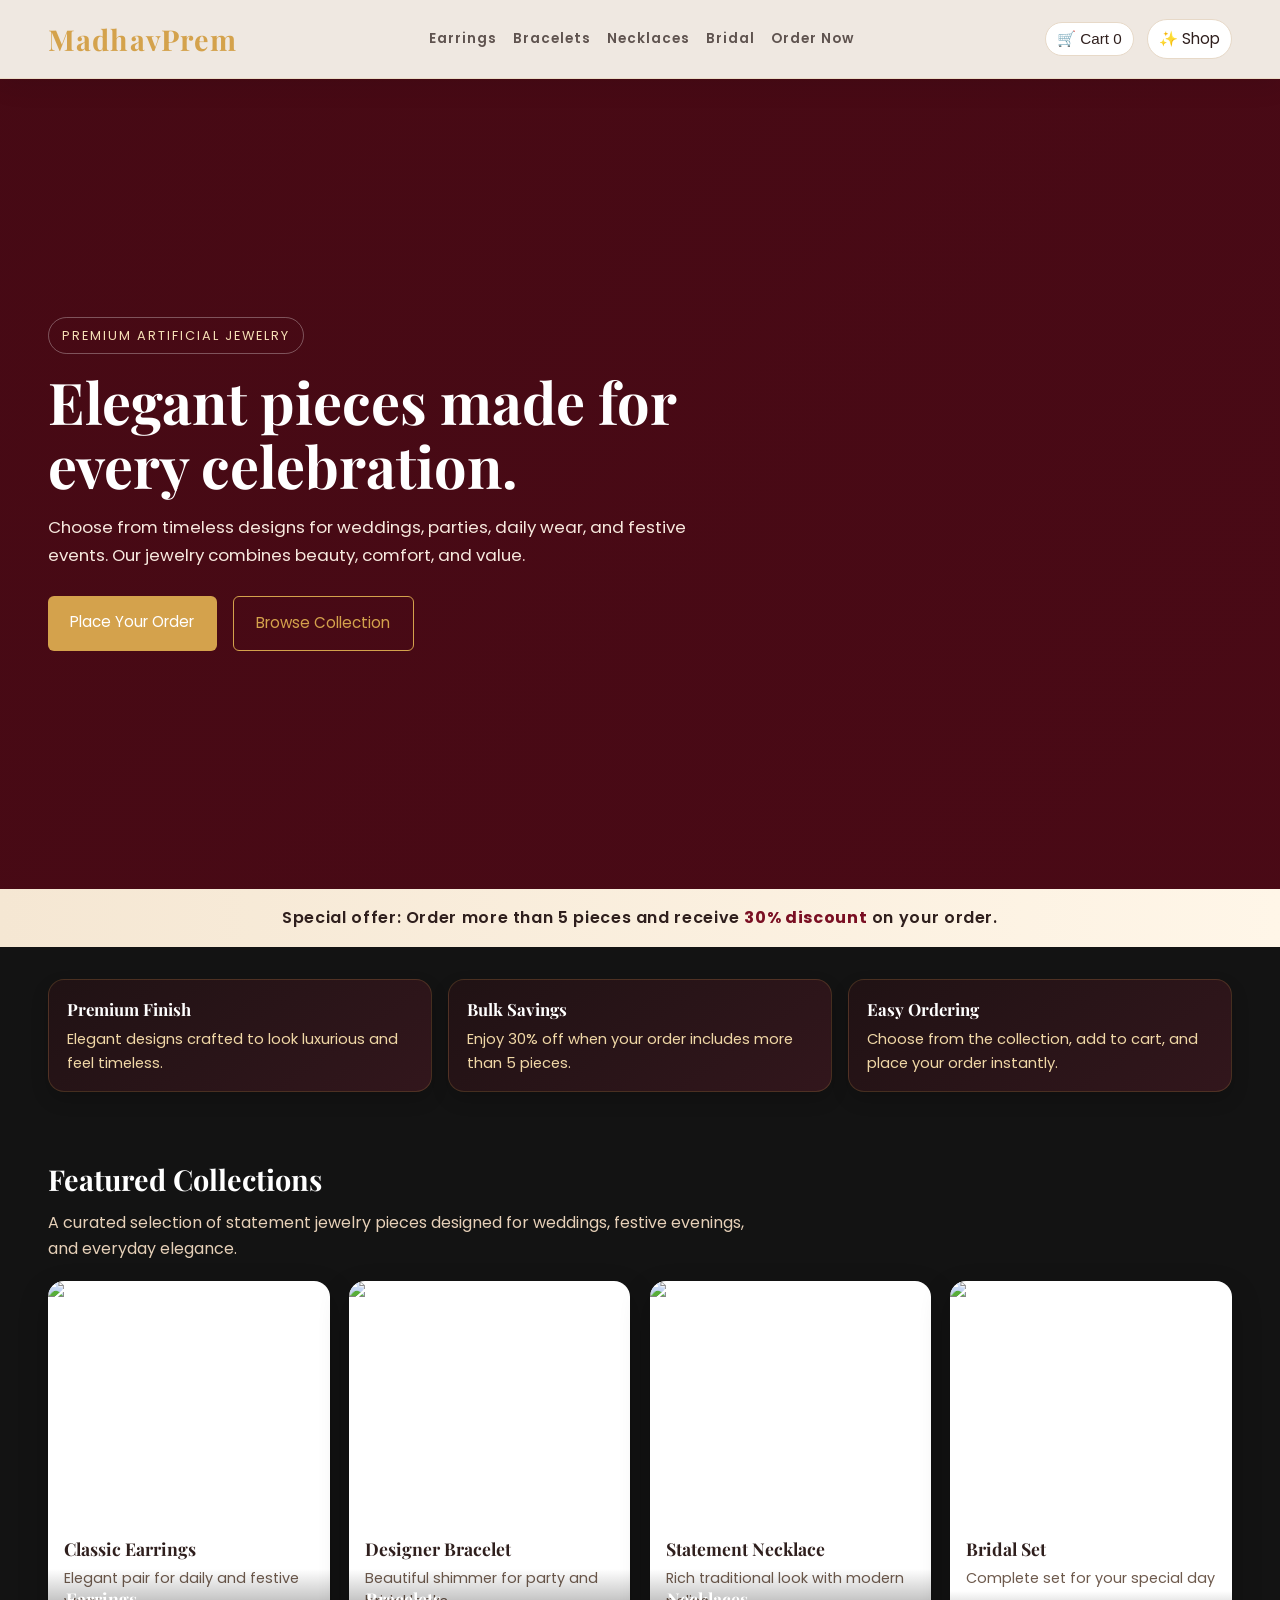
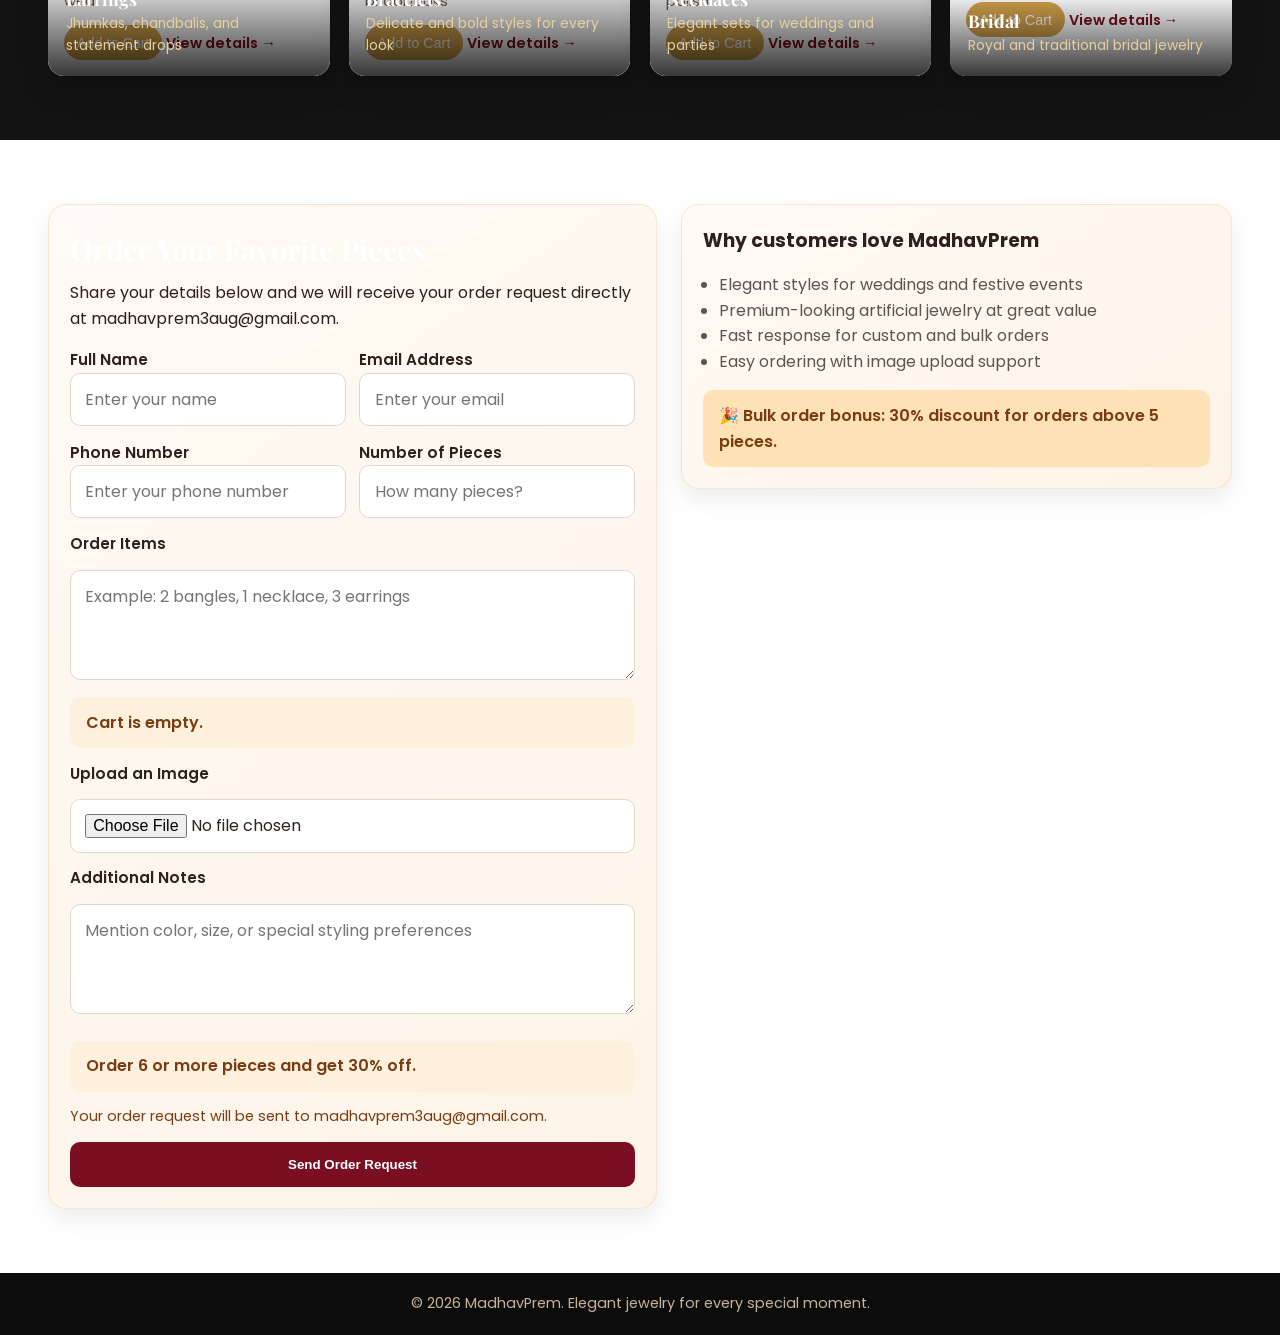
==== index.html @ 4f118910 "Add files via upload" ====
<!DOCTYPE html>
<html lang="en">

<head>
  <meta charset="UTF-8" />
  <meta name="viewport" content="width=device-width, initial-scale=1.0" />
  <title>MadhavPrem – Premium Artificial Jewelry</title>
  <link
    href="https://fonts.googleapis.com/css2?family=Playfair+Display:wght@400;600;700&family=Poppins:wght@300;400;500;600&display=swap"
    rel="stylesheet" />
  <style>
    :root {
      --gold: #d4a24c;
      --gold-dark: #aa7d2f;
      --dark-red: #5b0f1b;
      --bg-red: #7a0f23;
      --white: #ffffff;
      --light: #f9f2eb;
      --text: #2f1f1d;
    }

    * {
      margin: 0;
      padding: 0;
      box-sizing: border-box;
    }

    html {
      scroll-behavior: smooth;
    }

    body {
      font-family: 'Poppins', sans-serif;
      background: linear-gradient(135deg, #080707 0%, #14090d 45%, #1d0e13 100%);
      color: var(--white);
      line-height: 1.6;
    }

    img {
      width: 100%;
      display: block;
    }

    a {
      text-decoration: none;
    }

    header {
      background: rgba(249, 242, 235, 0.96);
      backdrop-filter: blur(10px);
      color: var(--text);
      display: flex;
      align-items: center;
      justify-content: space-between;
      padding: 1rem 3rem;
      position: sticky;
      top: 0;
      z-index: 1000;
      box-shadow: 0 8px 24px rgba(0, 0, 0, 0.08);
      border-bottom: 1px solid rgba(212, 162, 76, 0.18);
    }

    .logo {
      font-family: 'Playfair Display', serif;
      font-size: 1.8rem;
      color: var(--gold);
      font-weight: 700;
      letter-spacing: 0.04em;
    }

    nav {
      display: flex;
      gap: 1rem;
      flex-wrap: wrap;
      justify-content: center;
    }

    nav a {
      color: #5f534f;
      font-size: 0.85rem;
      letter-spacing: 1px;
      font-weight: 600;
      transition: color 0.25s ease;
    }

    nav a:hover {
      color: var(--gold);
    }

    .icons {
      display: flex;
      gap: 0.8rem;
      font-size: 1.15rem;
      cursor: pointer;
      align-items: center;
    }

    .icon-btn {
      background: #fff;
      border: 1px solid #e7d9c8;
      border-radius: 999px;
      padding: 0.45rem 0.7rem;
      color: var(--text);
      font-size: 0.95rem;
    }

    .cart-panel {
      position: fixed;
      top: 0;
      right: -420px;
      width: min(92vw, 380px);
      height: 100vh;
      background: #fffaf5;
      color: var(--text);
      box-shadow: -10px 0 25px rgba(0, 0, 0, 0.2);
      transition: right 0.3s ease;
      z-index: 2000;
      display: flex;
      flex-direction: column;
      padding: 1.2rem;
    }

    .cart-panel.open {
      right: 0;
    }

    .cart-header {
      display: flex;
      justify-content: space-between;
      align-items: center;
      margin-bottom: 1rem;
    }

    .cart-items {
      flex: 1;
      overflow-y: auto;
      display: grid;
      gap: 0.8rem;
      margin-bottom: 1rem;
    }

    .cart-item {
      display: flex;
      justify-content: space-between;
      align-items: center;
      background: #fff;
      border: 1px solid #eee1d4;
      border-radius: 10px;
      padding: 0.7rem 0.8rem;
    }

    .cart-item strong {
      display: block;
      margin-bottom: 0.2rem;
    }

    .cart-empty {
      color: #8c715d;
      font-size: 0.95rem;
      padding: 1rem 0;
    }

    .cart-actions {
      display: grid;
      gap: 0.7rem;
    }

    .cart-btn {
      border: none;
      border-radius: 10px;
      padding: 0.8rem 1rem;
      cursor: pointer;
      font-weight: 600;
    }

    .cart-btn.primary {
      background: var(--bg-red);
      color: #fff;
    }

    .cart-btn.secondary {
      background: #f3e3d0;
      color: var(--text);
    }

    .hero {
      min-height: 90vh;
      background: linear-gradient(rgba(88, 10, 24, 0.78), rgba(88, 10, 24, 0.78)),
        url('earrings/images/1.png') center/cover no-repeat;
      display: flex;
      align-items: center;
      padding: 4rem 3rem;
    }

    .hero-content {
      max-width: 650px;
    }

    .hero-badge {
      display: inline-block;
      padding: 0.45rem 0.8rem;
      border: 1px solid rgba(255, 255, 255, 0.3);
      border-radius: 999px;
      color: #f6dfb5;
      letter-spacing: 2px;
      font-size: 0.8rem;
      margin-bottom: 1rem;
      text-transform: uppercase;
    }

    .hero h1 {
      font-family: 'Playfair Display', serif;
      font-size: clamp(2.6rem, 4.5vw, 4.4rem);
      margin-bottom: 1rem;
      line-height: 1.1;
    }

    .hero p {
      font-size: 1.05rem;
      line-height: 1.7;
      color: #f7e9de;
      margin-bottom: 1.6rem;
    }

    .buttons {
      display: flex;
      gap: 1rem;
      flex-wrap: wrap;
    }

    .btn {
      padding: 0.9rem 1.4rem;
      border-radius: 6px;
      font-size: 0.95rem;
      cursor: pointer;
      transition: 0.3s ease;
      display: inline-block;
    }

    .btn-primary {
      background: var(--gold);
      color: #fff;
    }

    .btn-primary:hover {
      background: var(--gold-dark);
    }

    .btn-outline {
      border: 1px solid var(--gold);
      color: var(--gold);
      background: transparent;
    }

    .btn-outline:hover {
      background: var(--gold);
      color: #fff;
    }

    .offer-banner {
      background: linear-gradient(90deg, #f5e7d3, #fff6e8);
      color: var(--text);
      padding: 1rem 3rem;
      text-align: center;
      font-weight: 600;
      letter-spacing: 0.04em;
    }

    .offer-banner strong {
      color: var(--bg-red);
    }

    .feature-strip {
      display: grid;
      grid-template-columns: repeat(auto-fit, minmax(220px, 1fr));
      gap: 1rem;
      padding: 2rem 3rem 0;
      background: #131313;
    }

    .feature-card {
      background: linear-gradient(145deg, #201214, #32161c);
      border: 1px solid rgba(212, 162, 76, 0.2);
      border-radius: 16px;
      padding: 1rem 1.1rem;
      box-shadow: 0 8px 18px rgba(0, 0, 0, 0.16);
    }

    .feature-card h3 {
      font-family: 'Playfair Display', serif;
      margin-bottom: 0.35rem;
      font-size: 1.05rem;
    }

    .feature-card p {
      color: #f0d7a6;
      font-size: 0.92rem;
    }

    .section {
      padding: 4rem 3rem;
    }

    .section h2 {
      font-family: 'Playfair Display', serif;
      margin-bottom: 0.5rem;
      color: #fff;
      font-size: 1.8rem;
    }

    .section-intro {
      color: #e6d0b8;
      margin-bottom: 1.2rem;
      max-width: 720px;
    }

    .categories {
      background: #131313;
    }

    .cat-grid {
      display: grid;
      grid-template-columns: repeat(auto-fit, minmax(220px, 1fr));
      gap: 1.2rem;
    }

    .cat-card {
      position: relative;
      border-radius: 16px;
      overflow: hidden;
      box-shadow: 0 12px 30px rgba(0, 0, 0, 0.24);
      background: #fff;
      transition: transform 0.25s ease, box-shadow 0.25s ease;
    }

    .cat-card:hover {
      transform: translateY(-4px);
      box-shadow: 0 16px 34px rgba(0, 0, 0, 0.28);
    }

    .cat-card .card-content {
      padding: 0.9rem 1rem 1rem;
      color: var(--text);
      background: #fff;
    }

    .cat-card .card-content h3 {
      font-family: 'Playfair Display', serif;
      font-size: 1.1rem;
      margin-bottom: 0.25rem;
    }

    .cat-card .card-content p {
      color: #6e5a4d;
      font-size: 0.9rem;
      margin-bottom: 0.7rem;
    }

    .cat-card .card-content button {
      border: none;
      background: var(--gold);
      color: #fff;
      padding: 0.6rem 0.8rem;
      border-radius: 999px;
      cursor: pointer;
      font-size: 0.9rem;
    }

    .cat-card .card-content .link-btn {
      display: inline-block;
      margin-top: 0.45rem;
      color: var(--bg-red);
      font-weight: 600;
      font-size: 0.9rem;
    }

    .cat-card img {
      height: 240px;
      object-fit: cover;
      transition: transform 0.35s ease;
    }

    .cat-card:hover img {
      transform: scale(1.06);
    }

    .overlay {
      position: absolute;
      inset: auto 0 0 0;
      padding: 1rem 1.1rem 1.2rem;
      background: linear-gradient(transparent, rgba(0, 0, 0, 0.78));
      color: #fff;
    }

    .overlay h3 {
      font-family: 'Playfair Display', serif;
      font-size: 1.1rem;
    }

    .overlay p {
      font-size: 0.86rem;
      color: #e7cf9d;
    }

    .order-section {
      background: #fff;
      color: var(--text);
    }

    .order-wrap {
      display: grid;
      grid-template-columns: 1.05fr 0.95fr;
      gap: 1.5rem;
      align-items: start;
    }

    .order-card,
    .info-card {
      background: linear-gradient(145deg, #fffaf5, #fdf3e8);
      border: 1px solid rgba(212, 162, 76, 0.2);
      border-radius: 18px;
      padding: 1.3rem;
      box-shadow: 0 10px 25px rgba(0, 0, 0, 0.08);
    }

    .info-card p,
    .info-card li {
      color: #5f534f;
    }

    .info-card ul {
      margin: 1rem 0 0 1rem;
    }

    .discount-box {
      margin-top: 0.8rem;
      padding: 0.8rem 1rem;
      border-radius: 10px;
      background: #fdf1de;
      color: #7a3d12;
      font-weight: 600;
    }

    .discount-box.active {
      background: #ffe1b6;
    }

    form {
      display: grid;
      gap: 0.85rem;
      margin-top: 1rem;
    }

    label {
      font-weight: 600;
      font-size: 0.95rem;
    }

    input,
    textarea,
    select {
      width: 100%;
      border: 1px solid #e2d6c9;
      border-radius: 10px;
      padding: 0.8rem 0.9rem;
      font: inherit;
      background: #fff;
    }

    textarea {
      min-height: 110px;
      resize: vertical;
    }

    .form-row {
      display: grid;
      grid-template-columns: 1fr 1fr;
      gap: 0.85rem;
    }

    .submit-btn {
      background: var(--bg-red);
      color: #fff;
      border: none;
      cursor: pointer;
      font-weight: 600;
      padding: 0.95rem 1rem;
      border-radius: 10px;
    }

    .submit-btn:hover {
      background: #4e0917;
    }

    .form-note {
      font-size: 0.9rem;
      color: #7a3d12;
    }

    .success-message {
      display: none;
      margin-top: 0.8rem;
      background: #eaf8ee;
      color: #1b6b35;
      padding: 0.8rem 0.95rem;
      border-radius: 10px;
      font-weight: 600;
    }

    footer {
      background: #0c0c0c;
      color: #c9b39a;
      text-align: center;
      padding: 1.2rem 1rem;
      font-size: 0.9rem;
    }

    @media (max-width: 900px) {
      .order-wrap {
        grid-template-columns: 1fr;
      }
    }

    @media (max-width: 768px) {
      header {
        flex-direction: column;
        gap: 0.8rem;
        padding: 1rem 1.2rem;
      }

      nav {
        gap: 0.6rem;
      }

      .hero {
        padding: 2.5rem 1.2rem;
      }

      .offer-banner,
      .section {
        padding: 1.2rem;
      }

      .form-row {
        grid-template-columns: 1fr;
      }
    }
  </style>
</head>

<body>
  <header>
    <div class="logo">MadhavPrem</div>
    <nav>
      <a href="earrings/earrings.html">Earrings</a>
      <a href="Bangles/">Bracelets</a>
      <a href="Neckales/">Necklaces</a>
      <a href="#collections">Bridal</a>
      <a href="#order">Order Now</a>
    </nav>
    <div class="icons">
      <button class="icon-btn" id="cartToggle" type="button">🛒 Cart <span id="cartCount">0</span></button>
      <a class="icon-btn" href="earrings/earrings.html">✨ Shop</a>
    </div>
  </header>

  <div class="cart-panel" id="cartPanel">
    <div class="cart-header">
      <h3>Your Cart</h3>
      <button class="cart-btn secondary" id="closeCart" type="button">Close</button>
    </div>
    <div class="cart-items" id="cartItems">
      <div class="cart-empty">No items in your cart yet.</div>
    </div>
    <div class="cart-actions">
      <button class="cart-btn primary" id="checkoutBtn" type="button">Send Cart to Order</button>
      <a class="cart-btn secondary" href="#order" style="display:block; text-align:center;">Go to Order Form</a>
    </div>
  </div>

  <section class="hero">
    <div class="hero-content">
      <div class="hero-badge">Premium Artificial Jewelry</div>
      <h1>Elegant pieces made for every celebration.</h1>
      <p>Choose from timeless designs for weddings, parties, daily wear, and festive events. Our jewelry combines
        beauty, comfort, and value.</p>
      <div class="buttons">
        <a class="btn btn-primary" href="#order">Place Your Order</a>
        <a class="btn btn-outline" href="#collections">Browse Collection</a>
      </div>
    </div>
  </section>

  <div class="offer-banner">
    Special offer: Order more than 5 pieces and receive <strong>30% discount</strong> on your order.
  </div>

  <section class="feature-strip">
    <div class="feature-card">
      <h3>Premium Finish</h3>
      <p>Elegant designs crafted to look luxurious and feel timeless.</p>
    </div>
    <div class="feature-card">
      <h3>Bulk Savings</h3>
      <p>Enjoy 30% off when your order includes more than 5 pieces.</p>
    </div>
    <div class="feature-card">
      <h3>Easy Ordering</h3>
      <p>Choose from the collection, add to cart, and place your order instantly.</p>
    </div>
  </section>

  <section class="section categories" id="collections">
    <h2>Featured Collections</h2>
    <p class="section-intro">A curated selection of statement jewelry pieces designed for weddings, festive evenings,
      and everyday elegance.</p>
    <div class="cat-grid">
      <div class="cat-card">
        <img src="earrings/images/2.png" alt="Earrings">
        <div class="overlay">
          <h3>Earrings</h3>
          <p>Jhumkas, chandbalis, and statement drops</p>
        </div>
        <div class="card-content">
          <h3>Classic Earrings</h3>
          <p>Elegant pair for daily and festive wear</p>
          <button type="button" data-name="Classic Earrings" data-price="799">Add to Cart</button>
          <a class="link-btn" href="earrings/earrings.html">View details →</a>
        </div>
      </div>
      <div class="cat-card">
        <img src="Bangles/Images/Bankales(1).jpg" alt="Bracelets">
        <div class="overlay">
          <h3>Bracelets</h3>
          <p>Delicate and bold styles for every look</p>
        </div>
        <div class="card-content">
          <h3>Designer Bracelet</h3>
          <p>Beautiful shimmer for party and bridal looks</p>
          <button type="button" data-name="Designer Bracelet" data-price="999">Add to Cart</button>
          <a class="link-btn" href="Bangles/">View details →</a>
        </div>
      </div>
      <div class="cat-card">
        <img src="Neckales/images/Neackales(1).jpg" alt="Necklaces">
        <div class="overlay">
          <h3>Necklaces</h3>
          <p>Elegant sets for weddings and parties</p>
        </div>
        <div class="card-content">
          <h3>Statement Necklace</h3>
          <p>Rich traditional look with modern polish</p>
          <button type="button" data-name="Statement Necklace" data-price="1299">Add to Cart</button>
          <a class="link-btn" href="Neckales/">View details →</a>
        </div>
      </div>
      <div class="cat-card">
        <img src="Neckales/images/Neackales(2).jpg" alt="Bridal">
        <div class="overlay">
          <h3>Bridal</h3>
          <p>Royal and traditional bridal jewelry</p>
        </div>
        <div class="card-content">
          <h3>Bridal Set</h3>
          <p>Complete set for your special day</p>
          <button type="button" data-name="Bridal Set" data-price="1899">Add to Cart</button>
          <a class="link-btn" href="#order">View details →</a>
        </div>
      </div>
    </div>
  </section>

  <section class="section order-section" id="order">
    <div class="order-wrap">
      <div class="order-card">
        <h2>Order Your Favorite Pieces</h2>
        <p>Share your details below and we will receive your order request directly at madhavprem3aug@gmail.com.</p>

        <form action="https://formsubmit.co/ajax/madhavprem3aug@gmail.com" method="POST" enctype="multipart/form-data">
          <input type="hidden" name="_subject" value="New Order Request from MadhavPrem Website" />
          <input type="hidden" name="_captcha" value="false" />
          <input type="hidden" name="_template" value="table" />
          <input type="hidden" id="discountField" name="Discount" value="No discount yet" />

          <div class="form-row">
            <div>
              <label for="name">Full Name</label>
              <input id="name" name="Name" type="text" placeholder="Enter your name" required />
            </div>
            <div>
              <label for="email">Email Address</label>
              <input id="email" name="Email" type="email" placeholder="Enter your email" required />
            </div>
          </div>

          <div class="form-row">
            <div>
              <label for="phone">Phone Number</label>
              <input id="phone" name="Phone" type="tel" placeholder="Enter your phone number" required />
            </div>
            <div>
              <label for="quantity">Number of Pieces</label>
              <input id="quantity" name="Quantity" type="number" min="1" placeholder="How many pieces?" required />
            </div>
          </div>

          <label for="items">Order Items</label>
          <textarea id="items" name="Order Items" placeholder="Example: 2 bangles, 1 necklace, 3 earrings"
            required></textarea>

          <div class="discount-box active" id="cartSummaryBox" style="margin-top:0.2rem;">Cart is empty.</div>

          <label for="image">Upload an Image</label>
          <input id="image" name="Attachment" type="file" accept="image/*" />

          <label for="notes">Additional Notes</label>
          <textarea id="notes" name="Notes"
            placeholder="Mention color, size, or special styling preferences"></textarea>

          <div id="discountBox" class="discount-box">Order 6 or more pieces and get 30% off.</div>
          <p class="form-note">Your order request will be sent to madhavprem3aug@gmail.com.</p>
          <button class="submit-btn" type="submit">Send Order Request</button>
          <div id="successMessage" class="success-message">Your order request has been submitted successfully.</div>
        </form>
      </div>

      <div class="info-card">
        <h3>Why customers love MadhavPrem</h3>
        <ul>
          <li>Elegant styles for weddings and festive events</li>
          <li>Premium-looking artificial jewelry at great value</li>
          <li>Fast response for custom and bulk orders</li>
          <li>Easy ordering with image upload support</li>
        </ul>
        <div class="discount-box active" style="margin-top:1rem;">🎉 Bulk order bonus: 30% discount for orders above 5
          pieces.</div>
      </div>
    </div>
  </section>

  <footer>
    © 2026 MadhavPrem. Elegant jewelry for every special moment.
  </footer>

  <script>
    const quantityInput = document.getElementById('quantity');
    const discountBox = document.getElementById('discountBox');
    const discountField = document.getElementById('discountField');
    const form = document.querySelector('form');
    const successMessage = document.getElementById('successMessage');
    const cartPanel = document.getElementById('cartPanel');
    const cartToggle = document.getElementById('cartToggle');
    const closeCart = document.getElementById('closeCart');
    const cartItems = document.getElementById('cartItems');
    const cartCount = document.getElementById('cartCount');
    const checkoutBtn = document.getElementById('checkoutBtn');
    const addToCartButtons = document.querySelectorAll('[data-name]');
    const CART_STORAGE_KEY = 'madhavprem-cart';

    let cart = JSON.parse(localStorage.getItem(CART_STORAGE_KEY) || '[]');

    function saveCart() {
      localStorage.setItem(CART_STORAGE_KEY, JSON.stringify(cart));
    }

    function syncCartToOrderForm() {
      const cartSummary = cart.map(item => `${item.name} - ₹${item.price}`).join(', ');
      document.getElementById('items').value = cart.length ? cartSummary : '';
      document.getElementById('quantity').value = cart.length || '';
      const cartSummaryBox = document.getElementById('cartSummaryBox');
      if (cart.length) {
        cartSummaryBox.textContent = `Cart ready: ${cartSummary}`;
        cartSummaryBox.classList.add('active');
      } else {
        cartSummaryBox.textContent = 'Cart is empty.';
        cartSummaryBox.classList.remove('active');
      }
    }

    function renderCart() {
      cartItems.innerHTML = '';
      if (!cart.length) {
        cartItems.innerHTML = '<div class="cart-empty">No items in your cart yet.</div>';
        cartCount.textContent = '0';
        return;
      }

      cartCount.textContent = cart.length;
      syncCartToOrderForm();
      cart.forEach((item, index) => {
        const row = document.createElement('div');
        row.className = 'cart-item';
        row.innerHTML = `
          <div>
            <strong>${item.name}</strong>
            <div>₹${item.price}</div>
          </div>
          <button class="cart-btn secondary" type="button" data-index="${index}">Remove</button>
        `;
        cartItems.appendChild(row);
      });

      cartItems.querySelectorAll('[data-index]').forEach(btn => {
        btn.addEventListener('click', () => {
          cart.splice(Number(btn.getAttribute('data-index')), 1);
          saveCart();
          renderCart();
        });
      });
    }

    function addItemToCart(name, price) {
      cart.push({ name, price: Number(price) });
      saveCart();
      renderCart();
      cartPanel.classList.add('open');
    }

    addToCartButtons.forEach(button => {
      button.addEventListener('click', () => {
        addItemToCart(button.getAttribute('data-name'), button.getAttribute('data-price'));
      });
    });

    cartToggle.addEventListener('click', () => cartPanel.classList.add('open'));
    closeCart.addEventListener('click', () => cartPanel.classList.remove('open'));

    checkoutBtn.addEventListener('click', () => {
      if (!cart.length) {
        cartItems.innerHTML = '<div class="cart-empty">Add at least one item to your cart first.</div>';
        return;
      }
      syncCartToOrderForm();
      cartPanel.classList.remove('open');
      document.getElementById('order').scrollIntoView({ behavior: 'smooth' });
    });

    function updateDiscount() {
      const qty = parseInt(quantityInput.value, 10) || 0;
      if (qty > 5) {
        discountBox.textContent = '🎉 30% discount applied because you are ordering more than 5 pieces.';
        discountBox.classList.add('active');
        discountField.value = '30% discount applied';
      } else {
        discountBox.textContent = 'Order 6 or more pieces and get 30% off.';
        discountBox.classList.remove('active');
        discountField.value = 'No discount yet';
      }
    }

    quantityInput.addEventListener('input', updateDiscount);
    updateDiscount();
    renderCart();
    syncCartToOrderForm();

    form.addEventListener('submit', function () {
      successMessage.style.display = 'block';
      const cartSummary = cart.map(item => `${item.name} - ₹${item.price}`).join(', ');
      document.getElementById('items').value = cartSummary || document.getElementById('items').value;
      document.getElementById('quantity').value = cart.length || document.getElementById('quantity').value;
    });
  </script>
</body>

</html>
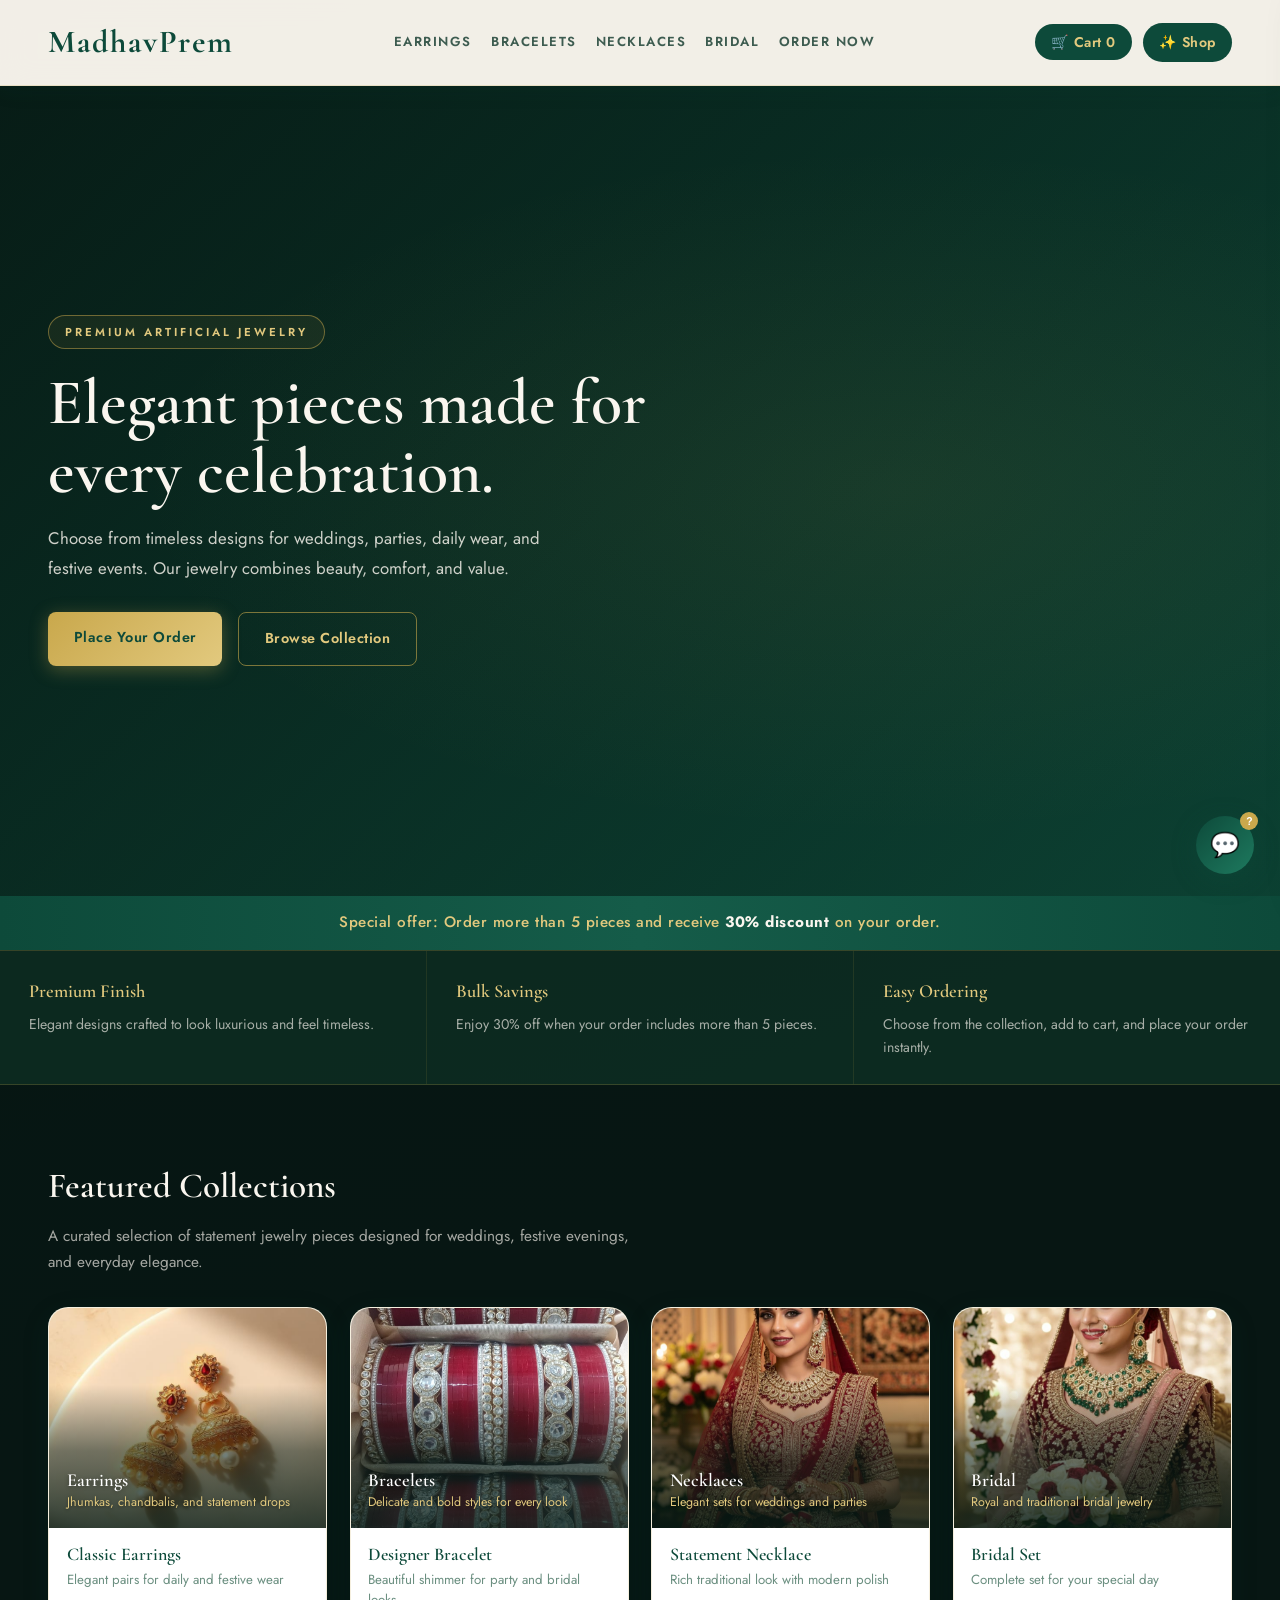
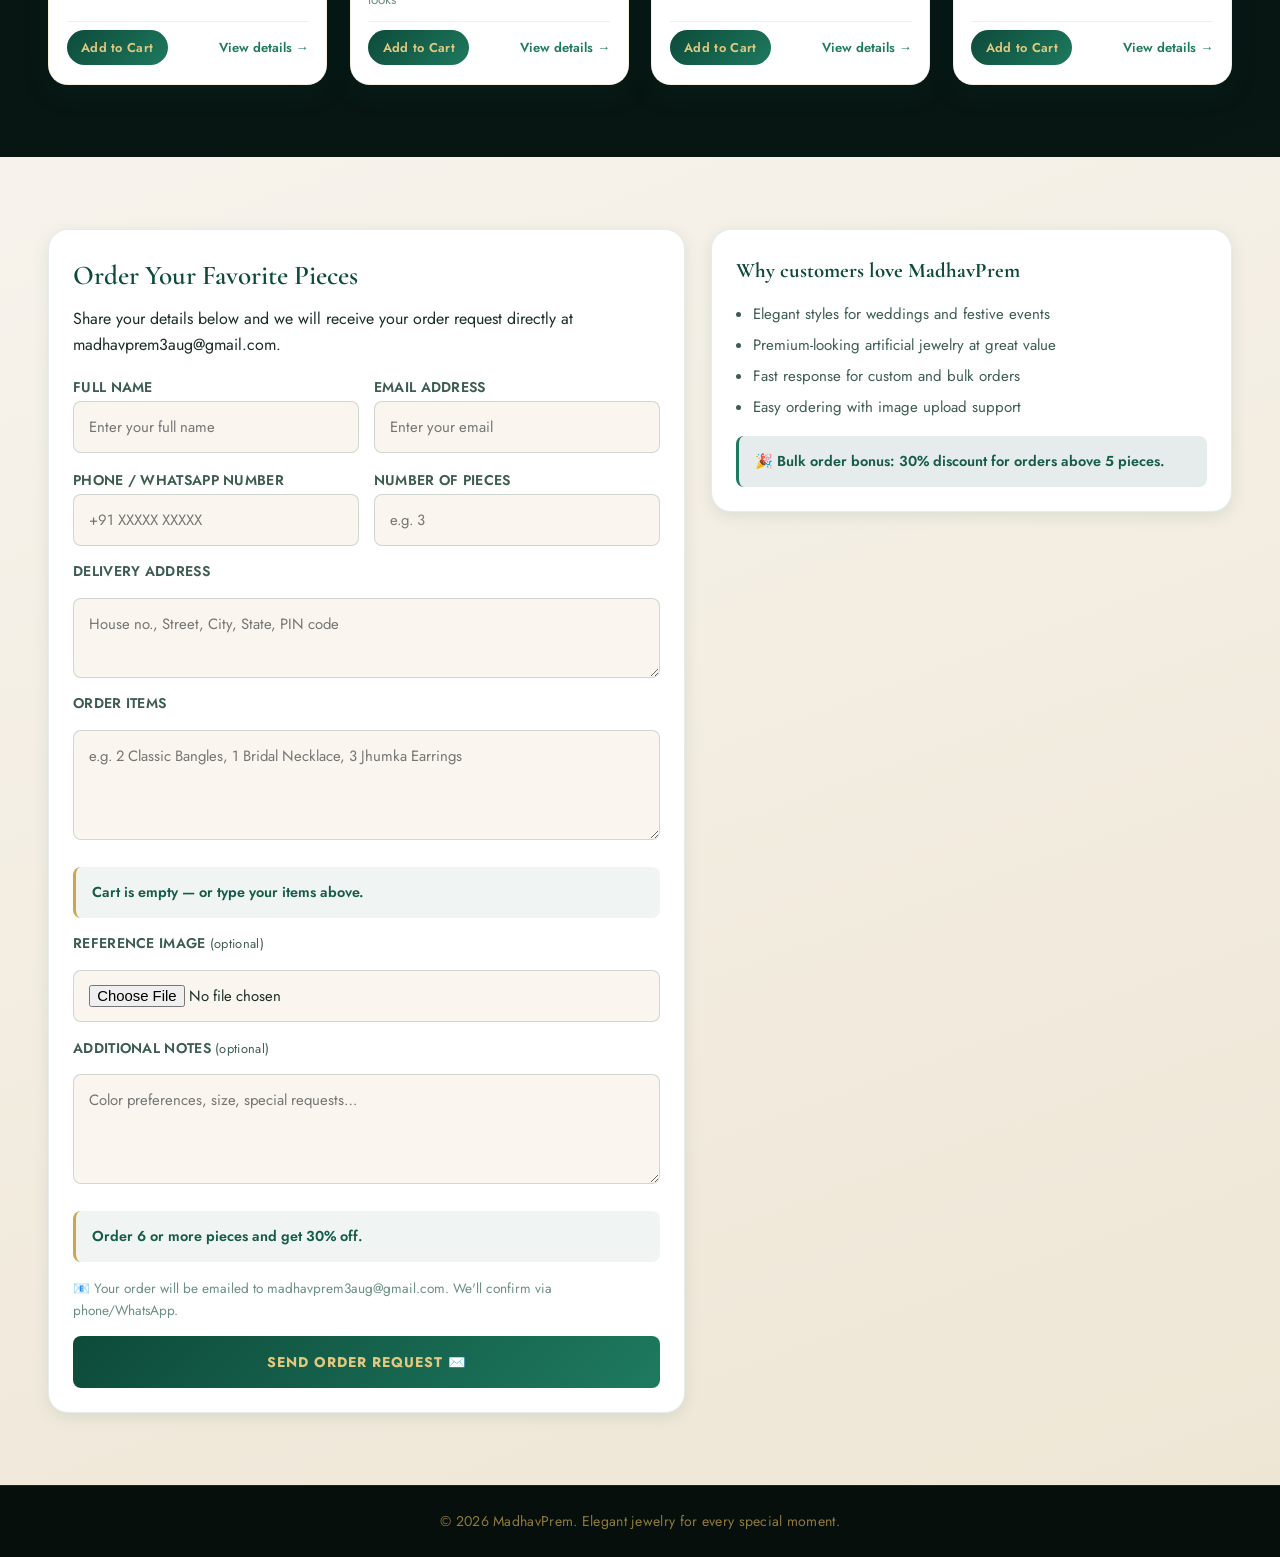
==== commit 985a2c1b: "Add files via upload" ====
--- a/index.html
+++ b/index.html
@@ -5,547 +5,7 @@
   <meta charset="UTF-8" />
   <meta name="viewport" content="width=device-width, initial-scale=1.0" />
   <title>MadhavPrem – Premium Artificial Jewelry</title>
-  <link
-    href="https://fonts.googleapis.com/css2?family=Playfair+Display:wght@400;600;700&family=Poppins:wght@300;400;500;600&display=swap"
-    rel="stylesheet" />
-  <style>
-    :root {
-      --gold: #d4a24c;
-      --gold-dark: #aa7d2f;
-      --dark-red: #5b0f1b;
-      --bg-red: #7a0f23;
-      --white: #ffffff;
-      --light: #f9f2eb;
-      --text: #2f1f1d;
-    }
-
-    * {
-      margin: 0;
-      padding: 0;
-      box-sizing: border-box;
-    }
-
-    html {
-      scroll-behavior: smooth;
-    }
-
-    body {
-      font-family: 'Poppins', sans-serif;
-      background: linear-gradient(135deg, #080707 0%, #14090d 45%, #1d0e13 100%);
-      color: var(--white);
-      line-height: 1.6;
-    }
-
-    img {
-      width: 100%;
-      display: block;
-    }
-
-    a {
-      text-decoration: none;
-    }
-
-    header {
-      background: rgba(249, 242, 235, 0.96);
-      backdrop-filter: blur(10px);
-      color: var(--text);
-      display: flex;
-      align-items: center;
-      justify-content: space-between;
-      padding: 1rem 3rem;
-      position: sticky;
-      top: 0;
-      z-index: 1000;
-      box-shadow: 0 8px 24px rgba(0, 0, 0, 0.08);
-      border-bottom: 1px solid rgba(212, 162, 76, 0.18);
-    }
-
-    .logo {
-      font-family: 'Playfair Display', serif;
-      font-size: 1.8rem;
-      color: var(--gold);
-      font-weight: 700;
-      letter-spacing: 0.04em;
-    }
-
-    nav {
-      display: flex;
-      gap: 1rem;
-      flex-wrap: wrap;
-      justify-content: center;
-    }
-
-    nav a {
-      color: #5f534f;
-      font-size: 0.85rem;
-      letter-spacing: 1px;
-      font-weight: 600;
-      transition: color 0.25s ease;
-    }
-
-    nav a:hover {
-      color: var(--gold);
-    }
-
-    .icons {
-      display: flex;
-      gap: 0.8rem;
-      font-size: 1.15rem;
-      cursor: pointer;
-      align-items: center;
-    }
-
-    .icon-btn {
-      background: #fff;
-      border: 1px solid #e7d9c8;
-      border-radius: 999px;
-      padding: 0.45rem 0.7rem;
-      color: var(--text);
-      font-size: 0.95rem;
-    }
-
-    .cart-panel {
-      position: fixed;
-      top: 0;
-      right: -420px;
-      width: min(92vw, 380px);
-      height: 100vh;
-      background: #fffaf5;
-      color: var(--text);
-      box-shadow: -10px 0 25px rgba(0, 0, 0, 0.2);
-      transition: right 0.3s ease;
-      z-index: 2000;
-      display: flex;
-      flex-direction: column;
-      padding: 1.2rem;
-    }
-
-    .cart-panel.open {
-      right: 0;
-    }
-
-    .cart-header {
-      display: flex;
-      justify-content: space-between;
-      align-items: center;
-      margin-bottom: 1rem;
-    }
-
-    .cart-items {
-      flex: 1;
-      overflow-y: auto;
-      display: grid;
-      gap: 0.8rem;
-      margin-bottom: 1rem;
-    }
-
-    .cart-item {
-      display: flex;
-      justify-content: space-between;
-      align-items: center;
-      background: #fff;
-      border: 1px solid #eee1d4;
-      border-radius: 10px;
-      padding: 0.7rem 0.8rem;
-    }
-
-    .cart-item strong {
-      display: block;
-      margin-bottom: 0.2rem;
-    }
-
-    .cart-empty {
-      color: #8c715d;
-      font-size: 0.95rem;
-      padding: 1rem 0;
-    }
-
-    .cart-actions {
-      display: grid;
-      gap: 0.7rem;
-    }
-
-    .cart-btn {
-      border: none;
-      border-radius: 10px;
-      padding: 0.8rem 1rem;
-      cursor: pointer;
-      font-weight: 600;
-    }
-
-    .cart-btn.primary {
-      background: var(--bg-red);
-      color: #fff;
-    }
-
-    .cart-btn.secondary {
-      background: #f3e3d0;
-      color: var(--text);
-    }
-
-    .hero {
-      min-height: 90vh;
-      background: linear-gradient(rgba(88, 10, 24, 0.78), rgba(88, 10, 24, 0.78)),
-        url('earrings/images/1.png') center/cover no-repeat;
-      display: flex;
-      align-items: center;
-      padding: 4rem 3rem;
-    }
-
-    .hero-content {
-      max-width: 650px;
-    }
-
-    .hero-badge {
-      display: inline-block;
-      padding: 0.45rem 0.8rem;
-      border: 1px solid rgba(255, 255, 255, 0.3);
-      border-radius: 999px;
-      color: #f6dfb5;
-      letter-spacing: 2px;
-      font-size: 0.8rem;
-      margin-bottom: 1rem;
-      text-transform: uppercase;
-    }
-
-    .hero h1 {
-      font-family: 'Playfair Display', serif;
-      font-size: clamp(2.6rem, 4.5vw, 4.4rem);
-      margin-bottom: 1rem;
-      line-height: 1.1;
-    }
-
-    .hero p {
-      font-size: 1.05rem;
-      line-height: 1.7;
-      color: #f7e9de;
-      margin-bottom: 1.6rem;
-    }
-
-    .buttons {
-      display: flex;
-      gap: 1rem;
-      flex-wrap: wrap;
-    }
-
-    .btn {
-      padding: 0.9rem 1.4rem;
-      border-radius: 6px;
-      font-size: 0.95rem;
-      cursor: pointer;
-      transition: 0.3s ease;
-      display: inline-block;
-    }
-
-    .btn-primary {
-      background: var(--gold);
-      color: #fff;
-    }
-
-    .btn-primary:hover {
-      background: var(--gold-dark);
-    }
-
-    .btn-outline {
-      border: 1px solid var(--gold);
-      color: var(--gold);
-      background: transparent;
-    }
-
-    .btn-outline:hover {
-      background: var(--gold);
-      color: #fff;
-    }
-
-    .offer-banner {
-      background: linear-gradient(90deg, #f5e7d3, #fff6e8);
-      color: var(--text);
-      padding: 1rem 3rem;
-      text-align: center;
-      font-weight: 600;
-      letter-spacing: 0.04em;
-    }
-
-    .offer-banner strong {
-      color: var(--bg-red);
-    }
-
-    .feature-strip {
-      display: grid;
-      grid-template-columns: repeat(auto-fit, minmax(220px, 1fr));
-      gap: 1rem;
-      padding: 2rem 3rem 0;
-      background: #131313;
-    }
-
-    .feature-card {
-      background: linear-gradient(145deg, #201214, #32161c);
-      border: 1px solid rgba(212, 162, 76, 0.2);
-      border-radius: 16px;
-      padding: 1rem 1.1rem;
-      box-shadow: 0 8px 18px rgba(0, 0, 0, 0.16);
-    }
-
-    .feature-card h3 {
-      font-family: 'Playfair Display', serif;
-      margin-bottom: 0.35rem;
-      font-size: 1.05rem;
-    }
-
-    .feature-card p {
-      color: #f0d7a6;
-      font-size: 0.92rem;
-    }
-
-    .section {
-      padding: 4rem 3rem;
-    }
-
-    .section h2 {
-      font-family: 'Playfair Display', serif;
-      margin-bottom: 0.5rem;
-      color: #fff;
-      font-size: 1.8rem;
-    }
-
-    .section-intro {
-      color: #e6d0b8;
-      margin-bottom: 1.2rem;
-      max-width: 720px;
-    }
-
-    .categories {
-      background: #131313;
-    }
-
-    .cat-grid {
-      display: grid;
-      grid-template-columns: repeat(auto-fit, minmax(220px, 1fr));
-      gap: 1.2rem;
-    }
-
-    .cat-card {
-      position: relative;
-      border-radius: 16px;
-      overflow: hidden;
-      box-shadow: 0 12px 30px rgba(0, 0, 0, 0.24);
-      background: #fff;
-      transition: transform 0.25s ease, box-shadow 0.25s ease;
-    }
-
-    .cat-card:hover {
-      transform: translateY(-4px);
-      box-shadow: 0 16px 34px rgba(0, 0, 0, 0.28);
-    }
-
-    .cat-card .card-content {
-      padding: 0.9rem 1rem 1rem;
-      color: var(--text);
-      background: #fff;
-    }
-
-    .cat-card .card-content h3 {
-      font-family: 'Playfair Display', serif;
-      font-size: 1.1rem;
-      margin-bottom: 0.25rem;
-    }
-
-    .cat-card .card-content p {
-      color: #6e5a4d;
-      font-size: 0.9rem;
-      margin-bottom: 0.7rem;
-    }
-
-    .cat-card .card-content button {
-      border: none;
-      background: var(--gold);
-      color: #fff;
-      padding: 0.6rem 0.8rem;
-      border-radius: 999px;
-      cursor: pointer;
-      font-size: 0.9rem;
-    }
-
-    .cat-card .card-content .link-btn {
-      display: inline-block;
-      margin-top: 0.45rem;
-      color: var(--bg-red);
-      font-weight: 600;
-      font-size: 0.9rem;
-    }
-
-    .cat-card img {
-      height: 240px;
-      object-fit: cover;
-      transition: transform 0.35s ease;
-    }
-
-    .cat-card:hover img {
-      transform: scale(1.06);
-    }
-
-    .overlay {
-      position: absolute;
-      inset: auto 0 0 0;
-      padding: 1rem 1.1rem 1.2rem;
-      background: linear-gradient(transparent, rgba(0, 0, 0, 0.78));
-      color: #fff;
-    }
-
-    .overlay h3 {
-      font-family: 'Playfair Display', serif;
-      font-size: 1.1rem;
-    }
-
-    .overlay p {
-      font-size: 0.86rem;
-      color: #e7cf9d;
-    }
-
-    .order-section {
-      background: #fff;
-      color: var(--text);
-    }
-
-    .order-wrap {
-      display: grid;
-      grid-template-columns: 1.05fr 0.95fr;
-      gap: 1.5rem;
-      align-items: start;
-    }
-
-    .order-card,
-    .info-card {
-      background: linear-gradient(145deg, #fffaf5, #fdf3e8);
-      border: 1px solid rgba(212, 162, 76, 0.2);
-      border-radius: 18px;
-      padding: 1.3rem;
-      box-shadow: 0 10px 25px rgba(0, 0, 0, 0.08);
-    }
-
-    .info-card p,
-    .info-card li {
-      color: #5f534f;
-    }
-
-    .info-card ul {
-      margin: 1rem 0 0 1rem;
-    }
-
-    .discount-box {
-      margin-top: 0.8rem;
-      padding: 0.8rem 1rem;
-      border-radius: 10px;
-      background: #fdf1de;
-      color: #7a3d12;
-      font-weight: 600;
-    }
-
-    .discount-box.active {
-      background: #ffe1b6;
-    }
-
-    form {
-      display: grid;
-      gap: 0.85rem;
-      margin-top: 1rem;
-    }
-
-    label {
-      font-weight: 600;
-      font-size: 0.95rem;
-    }
-
-    input,
-    textarea,
-    select {
-      width: 100%;
-      border: 1px solid #e2d6c9;
-      border-radius: 10px;
-      padding: 0.8rem 0.9rem;
-      font: inherit;
-      background: #fff;
-    }
-
-    textarea {
-      min-height: 110px;
-      resize: vertical;
-    }
-
-    .form-row {
-      display: grid;
-      grid-template-columns: 1fr 1fr;
-      gap: 0.85rem;
-    }
-
-    .submit-btn {
-      background: var(--bg-red);
-      color: #fff;
-      border: none;
-      cursor: pointer;
-      font-weight: 600;
-      padding: 0.95rem 1rem;
-      border-radius: 10px;
-    }
-
-    .submit-btn:hover {
-      background: #4e0917;
-    }
-
-    .form-note {
-      font-size: 0.9rem;
-      color: #7a3d12;
-    }
-
-    .success-message {
-      display: none;
-      margin-top: 0.8rem;
-      background: #eaf8ee;
-      color: #1b6b35;
-      padding: 0.8rem 0.95rem;
-      border-radius: 10px;
-      font-weight: 600;
-    }
-
-    footer {
-      background: #0c0c0c;
-      color: #c9b39a;
-      text-align: center;
-      padding: 1.2rem 1rem;
-      font-size: 0.9rem;
-    }
-
-    @media (max-width: 900px) {
-      .order-wrap {
-        grid-template-columns: 1fr;
-      }
-    }
-
-    @media (max-width: 768px) {
-      header {
-        flex-direction: column;
-        gap: 0.8rem;
-        padding: 1rem 1.2rem;
-      }
-
-      nav {
-        gap: 0.6rem;
-      }
-
-      .hero {
-        padding: 2.5rem 1.2rem;
-      }
-
-      .offer-banner,
-      .section {
-        padding: 1.2rem;
-      }
-
-      .form-row {
-        grid-template-columns: 1fr;
-      }
-    }
-  </style>
+  <link rel="stylesheet" href="style.css" />
 </head>
 
 <body>
@@ -616,55 +76,71 @@
       and everyday elegance.</p>
     <div class="cat-grid">
       <div class="cat-card">
-        <img src="earrings/images/2.png" alt="Earrings">
-        <div class="overlay">
-          <h3>Earrings</h3>
-          <p>Jhumkas, chandbalis, and statement drops</p>
+        <div class="card-img">
+          <img src="home/category-earrings.jpg" alt="Classic Earrings">
+          <div class="overlay">
+            <h3>Earrings</h3>
+            <p>Jhumkas, chandbalis, and statement drops</p>
+          </div>
         </div>
         <div class="card-content">
           <h3>Classic Earrings</h3>
-          <p>Elegant pair for daily and festive wear</p>
-          <button type="button" data-name="Classic Earrings" data-price="799">Add to Cart</button>
-          <a class="link-btn" href="earrings/earrings.html">View details →</a>
-        </div>
-      </div>
-      <div class="cat-card">
-        <img src="Bangles/Images/Bankales(1).jpg" alt="Bracelets">
-        <div class="overlay">
-          <h3>Bracelets</h3>
-          <p>Delicate and bold styles for every look</p>
+          <p>Elegant pairs for daily and festive wear</p>
+          <div class="card-actions">
+            <button type="button" data-name="Classic Earrings" data-price="799">Add to Cart</button>
+            <a class="link-btn" href="earrings/earrings.html">View details →</a>
+          </div>
+        </div>
+      </div>
+      <div class="cat-card">
+        <div class="card-img">
+          <img src="Bangles/Images/Bankales(1).jpg" alt="Bracelets">
+          <div class="overlay">
+            <h3>Bracelets</h3>
+            <p>Delicate and bold styles for every look</p>
+          </div>
         </div>
         <div class="card-content">
           <h3>Designer Bracelet</h3>
           <p>Beautiful shimmer for party and bridal looks</p>
-          <button type="button" data-name="Designer Bracelet" data-price="999">Add to Cart</button>
-          <a class="link-btn" href="Bangles/">View details →</a>
-        </div>
-      </div>
-      <div class="cat-card">
-        <img src="Neckales/images/Neackales(1).jpg" alt="Necklaces">
-        <div class="overlay">
-          <h3>Necklaces</h3>
-          <p>Elegant sets for weddings and parties</p>
+          <div class="card-actions">
+            <button type="button" data-name="Designer Bracelet" data-price="999">Add to Cart</button>
+            <a class="link-btn" href="Bangles/">View details →</a>
+          </div>
+        </div>
+      </div>
+      <div class="cat-card">
+        <div class="card-img">
+          <img src="Neckales/images/Neackales(1).jpg" alt="Necklaces">
+          <div class="overlay">
+            <h3>Necklaces</h3>
+            <p>Elegant sets for weddings and parties</p>
+          </div>
         </div>
         <div class="card-content">
           <h3>Statement Necklace</h3>
           <p>Rich traditional look with modern polish</p>
-          <button type="button" data-name="Statement Necklace" data-price="1299">Add to Cart</button>
-          <a class="link-btn" href="Neckales/">View details →</a>
-        </div>
-      </div>
-      <div class="cat-card">
-        <img src="Neckales/images/Neackales(2).jpg" alt="Bridal">
-        <div class="overlay">
-          <h3>Bridal</h3>
-          <p>Royal and traditional bridal jewelry</p>
+          <div class="card-actions">
+            <button type="button" data-name="Statement Necklace" data-price="1299">Add to Cart</button>
+            <a class="link-btn" href="Neckales/">View details →</a>
+          </div>
+        </div>
+      </div>
+      <div class="cat-card">
+        <div class="card-img">
+          <img src="Neckales/images/Neackales(2).jpg" alt="Bridal">
+          <div class="overlay">
+            <h3>Bridal</h3>
+            <p>Royal and traditional bridal jewelry</p>
+          </div>
         </div>
         <div class="card-content">
           <h3>Bridal Set</h3>
           <p>Complete set for your special day</p>
-          <button type="button" data-name="Bridal Set" data-price="1899">Add to Cart</button>
-          <a class="link-btn" href="#order">View details →</a>
+          <div class="card-actions">
+            <button type="button" data-name="Bridal Set" data-price="1899">Add to Cart</button>
+            <a class="link-btn" href="#order">View details →</a>
+          </div>
         </div>
       </div>
     </div>
@@ -676,16 +152,24 @@
         <h2>Order Your Favorite Pieces</h2>
         <p>Share your details below and we will receive your order request directly at madhavprem3aug@gmail.com.</p>
 
-        <form action="https://formsubmit.co/ajax/madhavprem3aug@gmail.com" method="POST" enctype="multipart/form-data">
-          <input type="hidden" name="_subject" value="New Order Request from MadhavPrem Website" />
-          <input type="hidden" name="_captcha" value="false" />
+        <form
+          id="orderForm"
+          action="https://formsubmit.co/madhavprem3aug@gmail.com"
+          method="POST"
+          enctype="multipart/form-data"
+        >
+          <!-- FormSubmit config -->
+          <input type="hidden" name="_subject"  value="🛍️ New Order Request – MadhavPrem" />
+          <input type="hidden" name="_captcha"  value="false" />
           <input type="hidden" name="_template" value="table" />
+          <input type="hidden" name="_next"     value="https://madhavprem.in/?success=1" />
           <input type="hidden" id="discountField" name="Discount" value="No discount yet" />
+          <input type="hidden" id="cartSummaryField" name="Cart_Items" value="" />
 
           <div class="form-row">
             <div>
               <label for="name">Full Name</label>
-              <input id="name" name="Name" type="text" placeholder="Enter your name" required />
+              <input id="name" name="Name" type="text" placeholder="Enter your full name" required />
             </div>
             <div>
               <label for="email">Email Address</label>
@@ -695,32 +179,41 @@
 
           <div class="form-row">
             <div>
-              <label for="phone">Phone Number</label>
-              <input id="phone" name="Phone" type="tel" placeholder="Enter your phone number" required />
+              <label for="phone">Phone / WhatsApp Number</label>
+              <input id="phone" name="Phone" type="tel" placeholder="+91 XXXXX XXXXX" required />
             </div>
             <div>
               <label for="quantity">Number of Pieces</label>
-              <input id="quantity" name="Quantity" type="number" min="1" placeholder="How many pieces?" required />
-            </div>
-          </div>
+              <input id="quantity" name="Quantity" type="number" min="1" placeholder="e.g. 3" required />
+            </div>
+          </div>
+
+          <label for="address">Delivery Address</label>
+          <textarea id="address" name="Delivery_Address" placeholder="House no., Street, City, State, PIN code" required style="min-height:80px;"></textarea>
 
           <label for="items">Order Items</label>
-          <textarea id="items" name="Order Items" placeholder="Example: 2 bangles, 1 necklace, 3 earrings"
-            required></textarea>
-
-          <div class="discount-box active" id="cartSummaryBox" style="margin-top:0.2rem;">Cart is empty.</div>
-
-          <label for="image">Upload an Image</label>
+          <textarea id="items" name="Order_Items" placeholder="e.g. 2 Classic Bangles, 1 Bridal Necklace, 3 Jhumka Earrings" required></textarea>
+
+          <div class="discount-box" id="cartSummaryBox">Cart is empty — or type your items above.</div>
+
+          <label for="image">Reference Image <span style="font-weight:400;text-transform:none;font-size:0.8rem;">(optional)</span></label>
           <input id="image" name="Attachment" type="file" accept="image/*" />
 
-          <label for="notes">Additional Notes</label>
-          <textarea id="notes" name="Notes"
-            placeholder="Mention color, size, or special styling preferences"></textarea>
+          <label for="notes">Additional Notes <span style="font-weight:400;text-transform:none;font-size:0.8rem;">(optional)</span></label>
+          <textarea id="notes" name="Notes" placeholder="Color preferences, size, special requests…"></textarea>
 
           <div id="discountBox" class="discount-box">Order 6 or more pieces and get 30% off.</div>
-          <p class="form-note">Your order request will be sent to madhavprem3aug@gmail.com.</p>
-          <button class="submit-btn" type="submit">Send Order Request</button>
-          <div id="successMessage" class="success-message">Your order request has been submitted successfully.</div>
+
+          <p class="form-note">📧 Your order will be emailed to madhavprem3aug@gmail.com. We'll confirm via phone/WhatsApp.</p>
+
+          <button class="submit-btn" type="submit" id="submitBtn">
+            Send Order Request ✉️
+          </button>
+
+          <!-- Shown after ?success=1 redirect back to page -->
+          <div id="successMessage" class="success-message">
+            ✅ Your order has been sent successfully! We'll contact you soon on your phone/WhatsApp.
+          </div>
         </form>
       </div>
 
@@ -742,124 +235,8 @@
     © 2026 MadhavPrem. Elegant jewelry for every special moment.
   </footer>
 
-  <script>
-    const quantityInput = document.getElementById('quantity');
-    const discountBox = document.getElementById('discountBox');
-    const discountField = document.getElementById('discountField');
-    const form = document.querySelector('form');
-    const successMessage = document.getElementById('successMessage');
-    const cartPanel = document.getElementById('cartPanel');
-    const cartToggle = document.getElementById('cartToggle');
-    const closeCart = document.getElementById('closeCart');
-    const cartItems = document.getElementById('cartItems');
-    const cartCount = document.getElementById('cartCount');
-    const checkoutBtn = document.getElementById('checkoutBtn');
-    const addToCartButtons = document.querySelectorAll('[data-name]');
-    const CART_STORAGE_KEY = 'madhavprem-cart';
-
-    let cart = JSON.parse(localStorage.getItem(CART_STORAGE_KEY) || '[]');
-
-    function saveCart() {
-      localStorage.setItem(CART_STORAGE_KEY, JSON.stringify(cart));
-    }
-
-    function syncCartToOrderForm() {
-      const cartSummary = cart.map(item => `${item.name} - ₹${item.price}`).join(', ');
-      document.getElementById('items').value = cart.length ? cartSummary : '';
-      document.getElementById('quantity').value = cart.length || '';
-      const cartSummaryBox = document.getElementById('cartSummaryBox');
-      if (cart.length) {
-        cartSummaryBox.textContent = `Cart ready: ${cartSummary}`;
-        cartSummaryBox.classList.add('active');
-      } else {
-        cartSummaryBox.textContent = 'Cart is empty.';
-        cartSummaryBox.classList.remove('active');
-      }
-    }
-
-    function renderCart() {
-      cartItems.innerHTML = '';
-      if (!cart.length) {
-        cartItems.innerHTML = '<div class="cart-empty">No items in your cart yet.</div>';
-        cartCount.textContent = '0';
-        return;
-      }
-
-      cartCount.textContent = cart.length;
-      syncCartToOrderForm();
-      cart.forEach((item, index) => {
-        const row = document.createElement('div');
-        row.className = 'cart-item';
-        row.innerHTML = `
-          <div>
-            <strong>${item.name}</strong>
-            <div>₹${item.price}</div>
-          </div>
-          <button class="cart-btn secondary" type="button" data-index="${index}">Remove</button>
-        `;
-        cartItems.appendChild(row);
-      });
-
-      cartItems.querySelectorAll('[data-index]').forEach(btn => {
-        btn.addEventListener('click', () => {
-          cart.splice(Number(btn.getAttribute('data-index')), 1);
-          saveCart();
-          renderCart();
-        });
-      });
-    }
-
-    function addItemToCart(name, price) {
-      cart.push({ name, price: Number(price) });
-      saveCart();
-      renderCart();
-      cartPanel.classList.add('open');
-    }
-
-    addToCartButtons.forEach(button => {
-      button.addEventListener('click', () => {
-        addItemToCart(button.getAttribute('data-name'), button.getAttribute('data-price'));
-      });
-    });
-
-    cartToggle.addEventListener('click', () => cartPanel.classList.add('open'));
-    closeCart.addEventListener('click', () => cartPanel.classList.remove('open'));
-
-    checkoutBtn.addEventListener('click', () => {
-      if (!cart.length) {
-        cartItems.innerHTML = '<div class="cart-empty">Add at least one item to your cart first.</div>';
-        return;
-      }
-      syncCartToOrderForm();
-      cartPanel.classList.remove('open');
-      document.getElementById('order').scrollIntoView({ behavior: 'smooth' });
-    });
-
-    function updateDiscount() {
-      const qty = parseInt(quantityInput.value, 10) || 0;
-      if (qty > 5) {
-        discountBox.textContent = '🎉 30% discount applied because you are ordering more than 5 pieces.';
-        discountBox.classList.add('active');
-        discountField.value = '30% discount applied';
-      } else {
-        discountBox.textContent = 'Order 6 or more pieces and get 30% off.';
-        discountBox.classList.remove('active');
-        discountField.value = 'No discount yet';
-      }
-    }
-
-    quantityInput.addEventListener('input', updateDiscount);
-    updateDiscount();
-    renderCart();
-    syncCartToOrderForm();
-
-    form.addEventListener('submit', function () {
-      successMessage.style.display = 'block';
-      const cartSummary = cart.map(item => `${item.name} - ₹${item.price}`).join(', ');
-      document.getElementById('items').value = cartSummary || document.getElementById('items').value;
-      document.getElementById('quantity').value = cart.length || document.getElementById('quantity').value;
-    });
-  </script>
+  <script src="main.js"></script>
+  <script src="chatbot.js"></script>
 </body>
 
-</html>+</html>
--- a/style.css
+++ b/style.css
@@ -0,0 +1,715 @@
+/* ================================================
+   MadhavPrem – Main Theme
+   Palette: Deep Emerald · Champagne Gold · Ivory
+   ================================================ */
+
+@import url('https://fonts.googleapis.com/css2?family=Cormorant+Garamond:wght@400;500;600;700&family=Jost:wght@300;400;500;600&display=swap');
+
+:root {
+  --emerald:       #0d4a3a;
+  --emerald-mid:   #155c49;
+  --emerald-light: #1e7a5f;
+  --emerald-glow:  #26a07c;
+  --champagne:     #c9a84c;
+  --champagne-lt:  #e2c97e;
+  --champagne-dk:  #a07c2e;
+  --ivory:         #faf6ef;
+  --ivory-dark:    #f0e8d8;
+  --white:         #ffffff;
+  --text-dark:     #1a2e27;
+  --text-mid:      #3d5c50;
+  --text-light:    #6b8f80;
+  --surface:       #f5f0e8;
+  --shadow-sm:     0 4px 16px rgba(13, 74, 58, 0.10);
+  --shadow-md:     0 8px 28px rgba(13, 74, 58, 0.14);
+  --shadow-lg:     0 16px 48px rgba(13, 74, 58, 0.18);
+  --radius-sm:     8px;
+  --radius-md:     14px;
+  --radius-lg:     20px;
+  --radius-pill:   999px;
+}
+
+/* -------- RESET -------- */
+*, *::before, *::after {
+  margin: 0;
+  padding: 0;
+  box-sizing: border-box;
+}
+
+html { scroll-behavior: smooth; }
+
+body {
+  font-family: 'Jost', sans-serif;
+  background: linear-gradient(160deg, #071c16 0%, #0a2a20 40%, #0f3529 70%, #132e24 100%);
+  color: var(--white);
+  line-height: 1.65;
+  min-height: 100vh;
+}
+
+img { width: 100%; display: block; }
+a   { text-decoration: none; }
+
+/* -------- HEADER -------- */
+header {
+  background: rgba(250, 246, 239, 0.97);
+  backdrop-filter: blur(14px);
+  color: var(--text-dark);
+  display: flex;
+  align-items: center;
+  justify-content: space-between;
+  padding: 1rem 3rem;
+  position: sticky;
+  top: 0;
+  z-index: 1000;
+  box-shadow: 0 4px 20px rgba(13, 74, 58, 0.10);
+  border-bottom: 1.5px solid rgba(201, 168, 76, 0.22);
+}
+
+.logo {
+  font-family: 'Cormorant Garamond', serif;
+  font-size: 2rem;
+  color: var(--emerald);
+  font-weight: 700;
+  letter-spacing: 0.06em;
+}
+
+.logo span {
+  color: var(--champagne);
+}
+
+nav {
+  display: flex;
+  gap: 1.2rem;
+  flex-wrap: wrap;
+  justify-content: center;
+}
+
+nav a {
+  color: var(--text-mid);
+  font-size: 0.82rem;
+  letter-spacing: 1.5px;
+  font-weight: 600;
+  text-transform: uppercase;
+  transition: color 0.2s ease;
+  position: relative;
+  padding-bottom: 2px;
+}
+
+nav a::after {
+  content: '';
+  position: absolute;
+  left: 0; bottom: -2px;
+  width: 0; height: 2px;
+  background: var(--champagne);
+  transition: width 0.25s ease;
+}
+
+nav a:hover { color: var(--emerald); }
+nav a:hover::after { width: 100%; }
+
+.icons {
+  display: flex;
+  gap: 0.7rem;
+  align-items: center;
+}
+
+.icon-btn {
+  background: var(--emerald);
+  border: none;
+  border-radius: var(--radius-pill);
+  padding: 0.5rem 1rem;
+  color: var(--champagne-lt);
+  font-size: 0.88rem;
+  font-family: 'Jost', sans-serif;
+  font-weight: 600;
+  cursor: pointer;
+  letter-spacing: 0.5px;
+  transition: background 0.2s ease, transform 0.15s ease;
+}
+
+.icon-btn:hover {
+  background: var(--emerald-light);
+  transform: translateY(-1px);
+}
+
+/* -------- CART PANEL -------- */
+.cart-panel {
+  position: fixed;
+  top: 0;
+  right: -420px;
+  width: min(92vw, 380px);
+  height: 100vh;
+  background: var(--ivory);
+  color: var(--text-dark);
+  box-shadow: -12px 0 40px rgba(13, 74, 58, 0.18);
+  transition: right 0.35s cubic-bezier(0.4, 0, 0.2, 1);
+  z-index: 2000;
+  display: flex;
+  flex-direction: column;
+  padding: 1.4rem;
+  border-left: 2px solid rgba(201, 168, 76, 0.2);
+}
+
+.cart-panel.open { right: 0; }
+
+.cart-header {
+  display: flex;
+  justify-content: space-between;
+  align-items: center;
+  margin-bottom: 1.2rem;
+  padding-bottom: 0.8rem;
+  border-bottom: 1px solid var(--ivory-dark);
+}
+
+.cart-header h3 {
+  font-family: 'Cormorant Garamond', serif;
+  font-size: 1.4rem;
+  color: var(--emerald);
+}
+
+.cart-items {
+  flex: 1;
+  overflow-y: auto;
+  display: grid;
+  gap: 0.8rem;
+  margin-bottom: 1rem;
+}
+
+.cart-item {
+  display: flex;
+  justify-content: space-between;
+  align-items: center;
+  background: var(--white);
+  border: 1px solid rgba(201, 168, 76, 0.2);
+  border-radius: var(--radius-md);
+  padding: 0.75rem 0.9rem;
+  box-shadow: var(--shadow-sm);
+}
+
+.cart-item strong {
+  display: block;
+  margin-bottom: 0.15rem;
+  color: var(--text-dark);
+  font-size: 0.9rem;
+}
+
+.cart-item div { color: var(--champagne-dk); font-weight: 700; font-size: 0.88rem; }
+
+.cart-empty {
+  color: var(--text-light);
+  font-size: 0.92rem;
+  padding: 1rem 0;
+  text-align: center;
+}
+
+.cart-actions { display: grid; gap: 0.7rem; }
+
+.cart-btn {
+  border: none;
+  border-radius: var(--radius-md);
+  padding: 0.82rem 1rem;
+  cursor: pointer;
+  font-weight: 600;
+  font-family: 'Jost', sans-serif;
+  font-size: 0.9rem;
+  transition: opacity 0.2s ease, transform 0.15s ease;
+  text-align: center;
+}
+
+.cart-btn:hover { opacity: 0.88; transform: translateY(-1px); }
+
+.cart-btn.primary {
+  background: linear-gradient(135deg, var(--emerald), var(--emerald-light));
+  color: var(--champagne-lt);
+}
+
+.cart-btn.secondary {
+  background: var(--ivory-dark);
+  color: var(--text-dark);
+}
+
+/* -------- HERO -------- */
+.hero {
+  min-height: 90vh;
+  background:
+    linear-gradient(135deg, rgba(7, 28, 22, 0.82) 0%, rgba(13, 74, 58, 0.72) 100%),
+    url('earrings/images/1.png') center/cover no-repeat;
+  display: flex;
+  align-items: center;
+  padding: 4rem 3rem;
+  position: relative;
+  overflow: hidden;
+}
+
+.hero::before {
+  content: '';
+  position: absolute;
+  inset: 0;
+  background: radial-gradient(ellipse at 70% 50%, rgba(201, 168, 76, 0.08) 0%, transparent 60%);
+  pointer-events: none;
+}
+
+.hero-content { max-width: 650px; position: relative; z-index: 1; }
+
+.hero-badge {
+  display: inline-block;
+  padding: 0.4rem 1rem;
+  border: 1px solid rgba(201, 168, 76, 0.5);
+  border-radius: var(--radius-pill);
+  color: var(--champagne-lt);
+  letter-spacing: 3px;
+  font-size: 0.72rem;
+  margin-bottom: 1.2rem;
+  text-transform: uppercase;
+  background: rgba(201, 168, 76, 0.08);
+  font-weight: 600;
+}
+
+.hero h1 {
+  font-family: 'Cormorant Garamond', serif;
+  font-size: clamp(2.8rem, 5vw, 4.8rem);
+  margin-bottom: 1.1rem;
+  line-height: 1.08;
+  font-weight: 600;
+  color: var(--ivory);
+}
+
+.hero h1 em {
+  font-style: italic;
+  color: var(--champagne-lt);
+}
+
+.hero p {
+  font-size: 1.05rem;
+  line-height: 1.75;
+  color: rgba(250, 246, 239, 0.82);
+  margin-bottom: 1.8rem;
+  max-width: 520px;
+}
+
+.buttons { display: flex; gap: 1rem; flex-wrap: wrap; }
+
+.btn {
+  padding: 0.9rem 1.6rem;
+  border-radius: var(--radius-sm);
+  font-size: 0.9rem;
+  font-family: 'Jost', sans-serif;
+  font-weight: 600;
+  cursor: pointer;
+  transition: all 0.25s ease;
+  display: inline-block;
+  letter-spacing: 0.5px;
+}
+
+.btn-primary {
+  background: linear-gradient(135deg, var(--champagne), var(--champagne-lt));
+  color: var(--emerald);
+  box-shadow: 0 4px 18px rgba(201, 168, 76, 0.35);
+}
+
+.btn-primary:hover {
+  background: linear-gradient(135deg, var(--champagne-lt), var(--champagne));
+  transform: translateY(-2px);
+  box-shadow: 0 6px 24px rgba(201, 168, 76, 0.45);
+}
+
+.btn-outline {
+  border: 1.5px solid rgba(201, 168, 76, 0.6);
+  color: var(--champagne-lt);
+  background: transparent;
+}
+
+.btn-outline:hover {
+  background: rgba(201, 168, 76, 0.12);
+  border-color: var(--champagne-lt);
+  transform: translateY(-2px);
+}
+
+/* -------- OFFER BANNER -------- */
+.offer-banner {
+  background: linear-gradient(90deg, var(--emerald) 0%, var(--emerald-mid) 50%, var(--emerald) 100%);
+  color: var(--champagne-lt);
+  padding: 0.9rem 3rem;
+  text-align: center;
+  font-weight: 500;
+  letter-spacing: 0.5px;
+  font-size: 0.95rem;
+}
+
+.offer-banner strong {
+  color: var(--ivory);
+  font-weight: 700;
+}
+
+/* -------- FEATURE STRIP -------- */
+.feature-strip {
+  display: grid;
+  grid-template-columns: repeat(auto-fit, minmax(220px, 1fr));
+  gap: 1px;
+  background: rgba(201, 168, 76, 0.12);
+  border-top: 1px solid rgba(201, 168, 76, 0.12);
+  border-bottom: 1px solid rgba(201, 168, 76, 0.12);
+}
+
+.feature-card {
+  background: rgba(11, 40, 32, 0.9);
+  padding: 1.6rem 1.8rem;
+  transition: background 0.25s ease;
+}
+
+.feature-card:hover { background: rgba(21, 92, 73, 0.6); }
+
+.feature-card h3 {
+  font-family: 'Cormorant Garamond', serif;
+  margin-bottom: 0.4rem;
+  font-size: 1.15rem;
+  color: var(--champagne-lt);
+  font-weight: 600;
+}
+
+.feature-card p {
+  color: rgba(250, 246, 239, 0.65);
+  font-size: 0.88rem;
+  line-height: 1.6;
+}
+
+/* -------- SECTIONS -------- */
+.section { padding: 4.5rem 3rem; }
+
+.section h2 {
+  font-family: 'Cormorant Garamond', serif;
+  margin-bottom: 0.5rem;
+  color: var(--ivory);
+  font-size: 2.2rem;
+  font-weight: 600;
+}
+
+.section h2 + p.section-intro { margin-top: 0.4rem; }
+
+.section-intro {
+  color: rgba(250, 246, 239, 0.65);
+  margin-bottom: 2rem;
+  max-width: 600px;
+  font-size: 0.96rem;
+  line-height: 1.7;
+}
+
+/* -------- CATEGORIES -------- */
+.categories { background: rgba(7, 22, 18, 0.95); }
+
+.cat-grid {
+  display: grid;
+  grid-template-columns: repeat(auto-fit, minmax(240px, 1fr));
+  gap: 1.4rem;
+}
+
+/* Card wrapper */
+.cat-card {
+  position: relative;
+  border-radius: var(--radius-lg);
+  overflow: hidden;
+  box-shadow: var(--shadow-md);
+  background: var(--white);
+  border: 1px solid rgba(201, 168, 76, 0.18);
+  transition: transform 0.3s ease, box-shadow 0.3s ease;
+  display: flex;
+  flex-direction: column;
+}
+
+.cat-card:hover {
+  transform: translateY(-6px);
+  box-shadow: var(--shadow-lg);
+}
+
+/* Image container — fixed height, no overflow bleed */
+.cat-card .card-img {
+  position: relative;
+  width: 100%;
+  height: 220px;
+  overflow: hidden;
+  flex-shrink: 0;
+}
+
+.cat-card .card-img img {
+  width: 100%;
+  height: 100%;
+  object-fit: cover;
+  object-position: center;
+  display: block;
+  border-radius: 0;
+  transition: transform 0.45s ease;
+}
+
+.cat-card:hover .card-img img { transform: scale(1.07); }
+
+/* Overlay — lives inside .card-img, never bleeds into card-content */
+.overlay {
+  position: absolute;
+  inset: 0;
+  display: flex;
+  flex-direction: column;
+  justify-content: flex-end;
+  padding: 1rem 1.1rem 1rem;
+  background: linear-gradient(
+    to bottom,
+    transparent 35%,
+    rgba(7, 28, 22, 0.55) 65%,
+    rgba(7, 28, 22, 0.82) 100%
+  );
+  color: var(--white);
+  pointer-events: none;
+}
+
+.overlay h3 {
+  font-family: 'Cormorant Garamond', serif;
+  font-size: 1.15rem;
+  font-weight: 600;
+  line-height: 1.2;
+  text-shadow: 0 1px 4px rgba(0,0,0,0.4);
+}
+
+.overlay p {
+  font-size: 0.78rem;
+  color: var(--champagne-lt);
+  margin-top: 0.2rem;
+  line-height: 1.4;
+  text-shadow: 0 1px 3px rgba(0,0,0,0.4);
+}
+
+/* Content below image */
+.cat-card .card-content {
+  padding: 1rem 1.1rem 1.2rem;
+  color: var(--text-dark);
+  background: var(--white);
+  display: flex;
+  flex-direction: column;
+  gap: 0.3rem;
+  flex: 1;
+}
+
+.cat-card .card-content h3 {
+  font-family: 'Cormorant Garamond', serif;
+  font-size: 1.12rem;
+  font-weight: 600;
+  color: var(--emerald);
+  line-height: 1.2;
+  margin: 0;
+}
+
+.cat-card .card-content p {
+  color: var(--text-light);
+  font-size: 0.83rem;
+  line-height: 1.5;
+  margin: 0 0 0.4rem;
+}
+
+/* Actions row: button + link side by side */
+.cat-card .card-actions {
+  display: flex;
+  align-items: center;
+  justify-content: space-between;
+  gap: 0.6rem;
+  margin-top: auto;
+  padding-top: 0.5rem;
+  border-top: 1px solid rgba(13, 74, 58, 0.08);
+}
+
+.cat-card .card-content button {
+  border: none;
+  background: linear-gradient(135deg, var(--emerald), var(--emerald-light));
+  color: var(--champagne-lt);
+  padding: 0.5rem 0.9rem;
+  border-radius: var(--radius-pill);
+  cursor: pointer;
+  font-size: 0.8rem;
+  font-family: 'Jost', sans-serif;
+  font-weight: 600;
+  letter-spacing: 0.3px;
+  transition: opacity 0.2s ease, transform 0.15s ease;
+  white-space: nowrap;
+}
+
+.cat-card .card-content button:hover {
+  opacity: 0.85;
+  transform: translateY(-1px);
+}
+
+.cat-card .card-content .link-btn {
+  color: var(--emerald-light);
+  font-weight: 600;
+  font-size: 0.82rem;
+  transition: color 0.2s ease;
+  white-space: nowrap;
+}
+
+.cat-card .card-content .link-btn:hover { color: var(--champagne-dk); }
+
+/* -------- ORDER SECTION -------- */
+.order-section {
+  background: linear-gradient(160deg, #f7f3ec 0%, #eee6d5 100%);
+  color: var(--text-dark);
+}
+
+.order-section .section h2 { color: var(--emerald); }
+
+.order-wrap {
+  display: grid;
+  grid-template-columns: 1.1fr 0.9fr;
+  gap: 1.6rem;
+  align-items: start;
+}
+
+.order-card,
+.info-card {
+  background: var(--white);
+  border: 1px solid rgba(13, 74, 58, 0.1);
+  border-radius: var(--radius-lg);
+  padding: 1.5rem;
+  box-shadow: var(--shadow-sm);
+}
+
+.order-card h2 {
+  font-family: 'Cormorant Garamond', serif;
+  color: var(--emerald) !important;
+  font-size: 1.7rem;
+  margin-bottom: 0.4rem;
+}
+
+.info-card h3 {
+  font-family: 'Cormorant Garamond', serif;
+  color: var(--emerald);
+  font-size: 1.3rem;
+  margin-bottom: 0.5rem;
+}
+
+.info-card p,
+.info-card li { color: var(--text-mid); font-size: 0.94rem; }
+
+.info-card ul { margin: 0.8rem 0 0 1.1rem; }
+.info-card ul li { margin-bottom: 0.4rem; }
+
+.discount-box {
+  margin-top: 0.8rem;
+  padding: 0.85rem 1rem;
+  border-radius: var(--radius-sm);
+  background: rgba(13, 74, 58, 0.06);
+  color: var(--emerald-mid);
+  font-weight: 600;
+  border-left: 3px solid var(--champagne);
+  font-size: 0.9rem;
+}
+
+.discount-box.active {
+  background: rgba(13, 74, 58, 0.1);
+  border-left-color: var(--emerald-light);
+}
+
+/* -------- FORM -------- */
+form {
+  display: grid;
+  gap: 0.9rem;
+  margin-top: 1rem;
+}
+
+label {
+  font-weight: 600;
+  font-size: 0.88rem;
+  color: var(--text-mid);
+  letter-spacing: 0.3px;
+  text-transform: uppercase;
+}
+
+input,
+textarea,
+select {
+  width: 100%;
+  border: 1.5px solid rgba(13, 74, 58, 0.18);
+  border-radius: var(--radius-sm);
+  padding: 0.8rem 0.95rem;
+  font: inherit;
+  background: var(--ivory);
+  color: var(--text-dark);
+  transition: border-color 0.2s ease, box-shadow 0.2s ease;
+  font-size: 0.93rem;
+}
+
+input:focus,
+textarea:focus,
+select:focus {
+  outline: none;
+  border-color: var(--emerald-light);
+  box-shadow: 0 0 0 3px rgba(30, 122, 95, 0.12);
+}
+
+textarea { min-height: 110px; resize: vertical; }
+
+.form-row {
+  display: grid;
+  grid-template-columns: 1fr 1fr;
+  gap: 0.9rem;
+}
+
+.submit-btn {
+  background: linear-gradient(135deg, var(--emerald), var(--emerald-light));
+  color: var(--champagne-lt);
+  border: none;
+  cursor: pointer;
+  font-weight: 700;
+  font-family: 'Jost', sans-serif;
+  letter-spacing: 1px;
+  text-transform: uppercase;
+  font-size: 0.88rem;
+  padding: 1rem;
+  border-radius: var(--radius-sm);
+  transition: opacity 0.2s ease, transform 0.15s ease;
+}
+
+.submit-btn:hover { opacity: 0.88; transform: translateY(-1px); }
+
+.form-note {
+  font-size: 0.85rem;
+  color: var(--text-light);
+}
+
+.success-message {
+  display: none;
+  margin-top: 0.8rem;
+  background: rgba(13, 74, 58, 0.08);
+  color: var(--emerald);
+  padding: 1rem 1.1rem;
+  border-radius: var(--radius-sm);
+  font-weight: 600;
+  border-left: 4px solid var(--emerald-light);
+  font-size: 1rem;
+  line-height: 1.5;
+}
+
+/* -------- FOOTER -------- */
+footer {
+  background: #060f0c;
+  color: rgba(201, 168, 76, 0.7);
+  text-align: center;
+  padding: 1.5rem 1rem;
+  font-size: 0.88rem;
+  border-top: 1px solid rgba(201, 168, 76, 0.12);
+  letter-spacing: 0.3px;
+}
+
+/* -------- RESPONSIVE -------- */
+@media (max-width: 900px) {
+  .order-wrap { grid-template-columns: 1fr; }
+}
+
+@media (max-width: 768px) {
+  header {
+    flex-direction: column;
+    gap: 0.8rem;
+    padding: 1rem 1.2rem;
+  }
+  nav { gap: 0.5rem; }
+  .hero { padding: 2.5rem 1.4rem; }
+  .offer-banner, .section { padding: 1.4rem; }
+  .feature-strip { gap: 0; }
+  .feature-card { padding: 1.2rem 1.4rem; }
+  .form-row { grid-template-columns: 1fr; }
+}
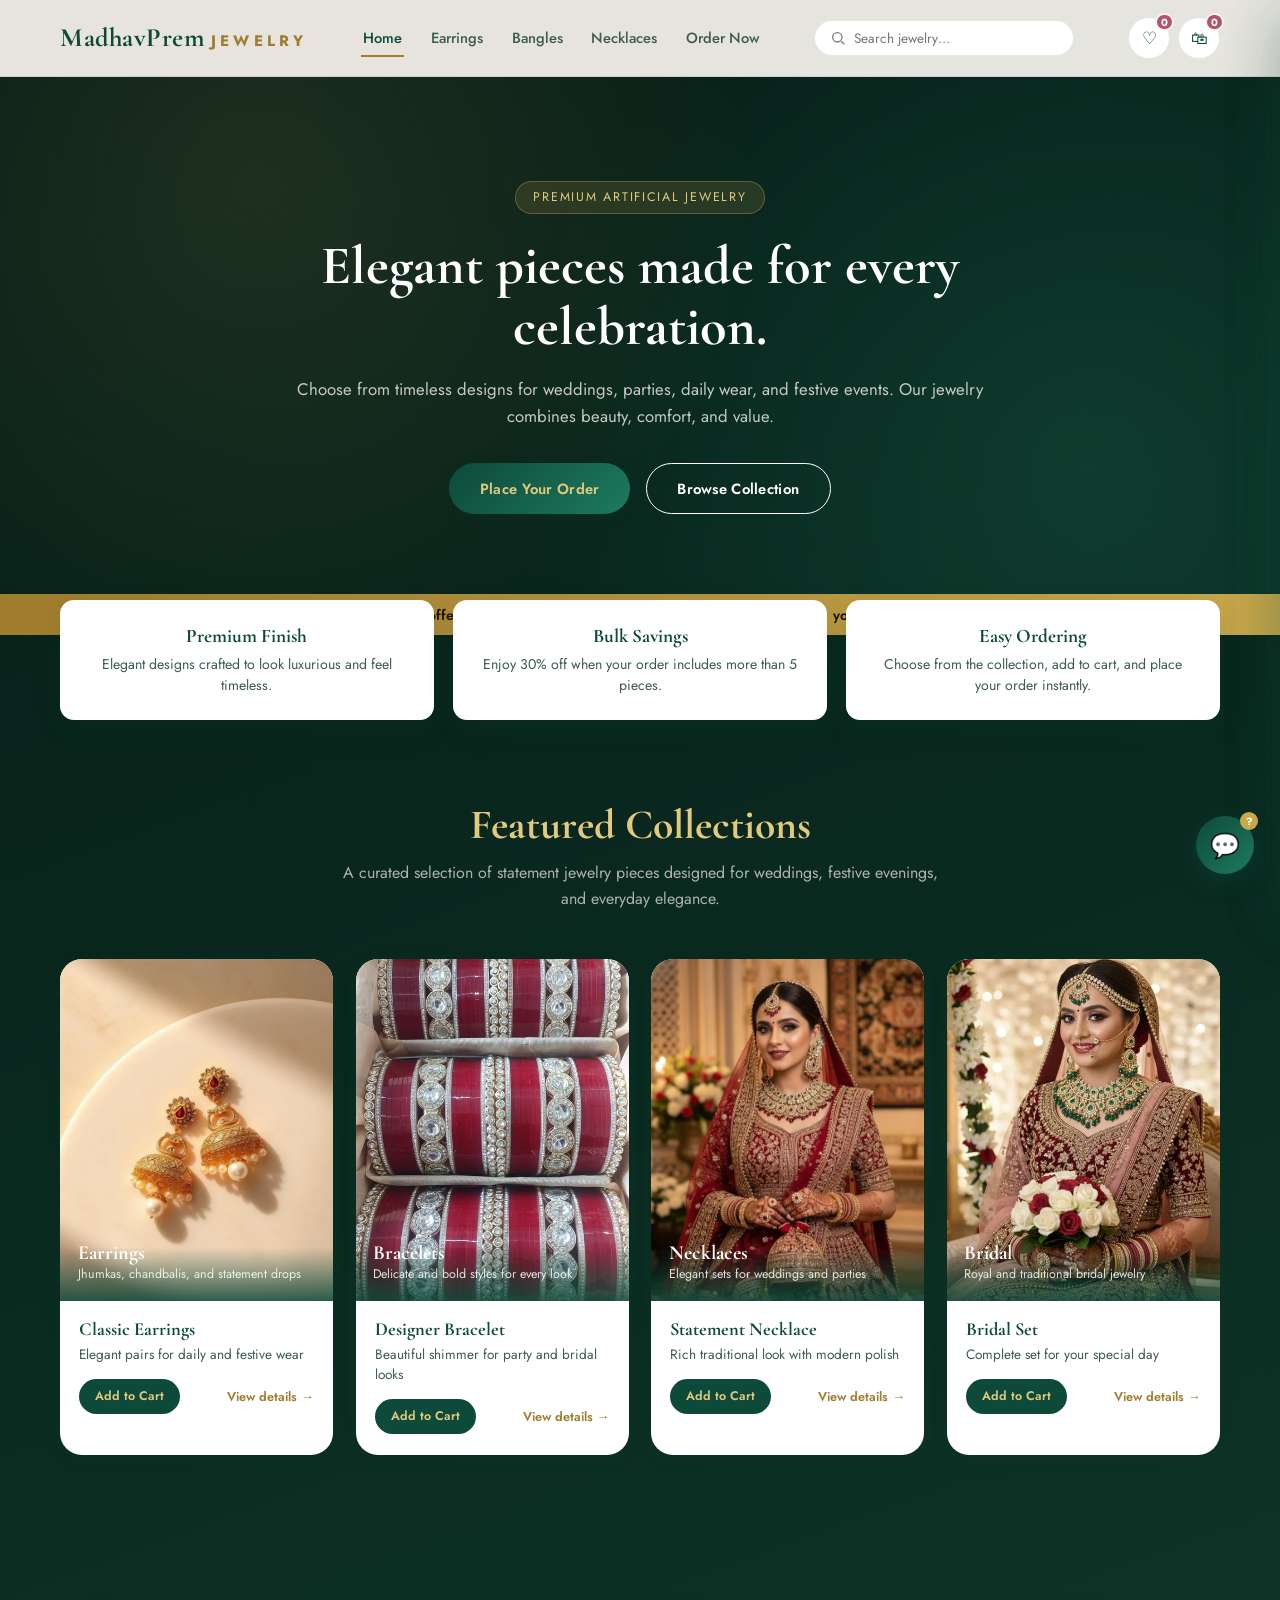
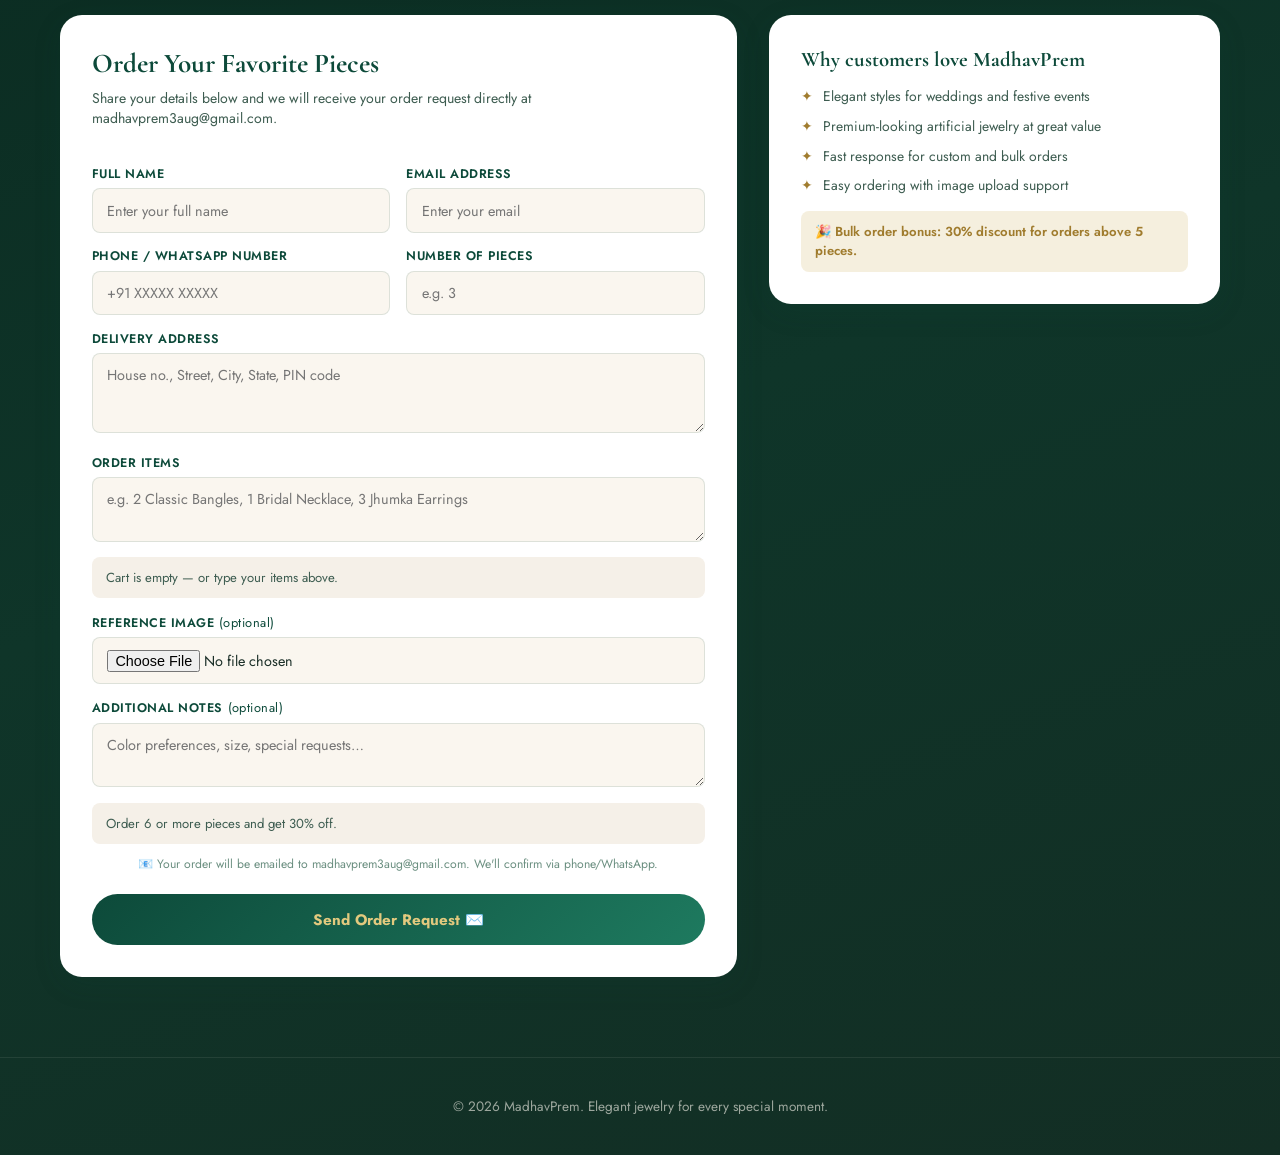
==== commit 3d209bce: "Update" ====
--- a/index.html
+++ b/index.html
@@ -5,38 +5,68 @@
   <meta charset="UTF-8" />
   <meta name="viewport" content="width=device-width, initial-scale=1.0" />
   <title>MadhavPrem – Premium Artificial Jewelry</title>
-  <link rel="stylesheet" href="style.css" />
+  <meta name="description" content="MadhavPrem — elegant artificial jewelry for weddings, festive events, parties, and daily wear. Shop earrings, bangles, necklaces and bridal sets." />
+  <link rel="preconnect" href="https://fonts.googleapis.com">
+  <link rel="stylesheet" href="assets/css/theme.css" />
 </head>
 
 <body>
-  <header>
-    <div class="logo">MadhavPrem</div>
-    <nav>
-      <a href="earrings/earrings.html">Earrings</a>
-      <a href="Bangles/">Bracelets</a>
-      <a href="Neckales/">Necklaces</a>
-      <a href="#collections">Bridal</a>
+  <header class="site-header">
+    <div class="navbar">
+      <a href="index.html" class="logo">MadhavPrem<span>Jewelry</span></a>
+
+      <nav class="nav-links">
+        <a href="index.html" class="active">Home</a>
+        <a href="earrings/index.html">Earrings</a>
+        <a href="Bangles/index.html">Bangles</a>
+        <a href="Neckales/index.html">Necklaces</a>
+        <a href="#order">Order Now</a>
+      </nav>
+
+      <div class="nav-search">
+        <svg width="16" height="16" viewBox="0 0 24 24" fill="none"><circle cx="11" cy="11" r="7" stroke="currentColor" stroke-width="2"/><path d="M21 21l-3.5-3.5" stroke="currentColor" stroke-width="2" stroke-linecap="round"/></svg>
+        <input type="text" placeholder="Search jewelry…" data-nav-search />
+      </div>
+
+      <div class="nav-actions">
+        <button class="icon-btn" id="wishlistToggle" type="button" aria-label="Wishlist">♡<span class="icon-badge" data-wishlist-count>0</span></button>
+        <button class="icon-btn" id="cartToggle" type="button" aria-label="Cart">🛍<span class="icon-badge" data-cart-count>0</span></button>
+        <button class="nav-toggle" aria-label="Menu"><span></span><span></span><span></span></button>
+      </div>
+    </div>
+
+    <div class="mobile-menu">
+      <a href="index.html">Home</a>
+      <a href="earrings/index.html">Earrings</a>
+      <a href="Bangles/index.html">Bangles</a>
+      <a href="Neckales/index.html">Necklaces</a>
       <a href="#order">Order Now</a>
-    </nav>
-    <div class="icons">
-      <button class="icon-btn" id="cartToggle" type="button">🛒 Cart <span id="cartCount">0</span></button>
-      <a class="icon-btn" href="earrings/earrings.html">✨ Shop</a>
+      <div class="mobile-menu-actions">
+        <button type="button" id="mobileWishlistToggle">♡ Wishlist <span class="icon-badge" data-wishlist-count>0</span></button>
+        <button type="button" id="mobileCartToggle">🛍 Cart <span class="icon-badge" data-cart-count>0</span></button>
+      </div>
+      <div class="nav-search">
+        <svg width="16" height="16" viewBox="0 0 24 24" fill="none"><circle cx="11" cy="11" r="7" stroke="currentColor" stroke-width="2"/><path d="M21 21l-3.5-3.5" stroke="currentColor" stroke-width="2" stroke-linecap="round"/></svg>
+        <input type="text" placeholder="Search jewelry…" data-nav-search />
+      </div>
     </div>
   </header>
 
-  <div class="cart-panel" id="cartPanel">
-    <div class="cart-header">
-      <h3>Your Cart</h3>
-      <button class="cart-btn secondary" id="closeCart" type="button">Close</button>
-    </div>
-    <div class="cart-items" id="cartItems">
-      <div class="cart-empty">No items in your cart yet.</div>
-    </div>
-    <div class="cart-actions">
-      <button class="cart-btn primary" id="checkoutBtn" type="button">Send Cart to Order</button>
-      <a class="cart-btn secondary" href="#order" style="display:block; text-align:center;">Go to Order Form</a>
-    </div>
-  </div>
+  <div class="drawer-overlay"></div>
+
+  <aside class="drawer" id="cartPanel">
+    <div class="drawer-header"><h3>Your Cart</h3><button class="drawer-close" id="closeCart" type="button">✕</button></div>
+    <div class="drawer-body" id="cartItems"></div>
+    <div class="drawer-footer">
+      <div class="li-total" id="cartTotal"></div>
+      <a class="btn btn-primary btn-block" href="#order">Go to Order Form</a>
+    </div>
+  </aside>
+
+  <aside class="drawer" id="wishlistPanel">
+    <div class="drawer-header"><h3>Wishlist</h3><button class="drawer-close" id="closeWishlist" type="button">✕</button></div>
+    <div class="drawer-body" id="wishlistItems"></div>
+  </aside>
 
   <section class="hero">
     <div class="hero-content">
@@ -55,7 +85,7 @@
     Special offer: Order more than 5 pieces and receive <strong>30% discount</strong> on your order.
   </div>
 
-  <section class="feature-strip">
+  <section class="feature-strip reveal">
     <div class="feature-card">
       <h3>Premium Finish</h3>
       <p>Elegant designs crafted to look luxurious and feel timeless.</p>
@@ -71,75 +101,64 @@
   </section>
 
   <section class="section categories" id="collections">
-    <h2>Featured Collections</h2>
-    <p class="section-intro">A curated selection of statement jewelry pieces designed for weddings, festive evenings,
-      and everyday elegance.</p>
+    <div class="section-head reveal">
+      <h2>Featured Collections</h2>
+      <p>A curated selection of statement jewelry pieces designed for weddings, festive evenings, and everyday elegance.</p>
+    </div>
     <div class="cat-grid">
-      <div class="cat-card">
-        <div class="card-img">
-          <img src="home/category-earrings.jpg" alt="Classic Earrings">
-          <div class="overlay">
-            <h3>Earrings</h3>
-            <p>Jhumkas, chandbalis, and statement drops</p>
-          </div>
+      <div class="cat-card reveal">
+        <div class="card-img">
+          <img src="home/category-earrings.webp" alt="Classic Earrings" loading="lazy">
+          <div class="overlay"><h3>Earrings</h3><p>Jhumkas, chandbalis, and statement drops</p></div>
         </div>
         <div class="card-content">
           <h3>Classic Earrings</h3>
           <p>Elegant pairs for daily and festive wear</p>
           <div class="card-actions">
-            <button type="button" data-name="Classic Earrings" data-price="799">Add to Cart</button>
-            <a class="link-btn" href="earrings/earrings.html">View details →</a>
-          </div>
-        </div>
-      </div>
-      <div class="cat-card">
-        <div class="card-img">
-          <img src="Bangles/Images/Bankales(1).jpg" alt="Bracelets">
-          <div class="overlay">
-            <h3>Bracelets</h3>
-            <p>Delicate and bold styles for every look</p>
-          </div>
+            <button type="button" data-name="Classic Earrings" data-price="200">Add to Cart</button>
+            <a class="link-btn" href="earrings/index.html">View details →</a>
+          </div>
+        </div>
+      </div>
+      <div class="cat-card reveal">
+        <div class="card-img">
+          <img src="Bangles/Images/Bankales(1).webp" alt="Bracelets" loading="lazy">
+          <div class="overlay"><h3>Bracelets</h3><p>Delicate and bold styles for every look</p></div>
         </div>
         <div class="card-content">
           <h3>Designer Bracelet</h3>
           <p>Beautiful shimmer for party and bridal looks</p>
           <div class="card-actions">
-            <button type="button" data-name="Designer Bracelet" data-price="999">Add to Cart</button>
-            <a class="link-btn" href="Bangles/">View details →</a>
-          </div>
-        </div>
-      </div>
-      <div class="cat-card">
-        <div class="card-img">
-          <img src="Neckales/images/Neackales(1).jpg" alt="Necklaces">
-          <div class="overlay">
-            <h3>Necklaces</h3>
-            <p>Elegant sets for weddings and parties</p>
-          </div>
+            <button type="button" data-name="Designer Bracelet" data-price="599">Add to Cart</button>
+            <a class="link-btn" href="Bangles/index.html">View details →</a>
+          </div>
+        </div>
+      </div>
+      <div class="cat-card reveal">
+        <div class="card-img">
+          <img src="Neckales/images/Neackales(1).webp" alt="Necklaces" loading="lazy">
+          <div class="overlay"><h3>Necklaces</h3><p>Elegant sets for weddings and parties</p></div>
         </div>
         <div class="card-content">
           <h3>Statement Necklace</h3>
           <p>Rich traditional look with modern polish</p>
           <div class="card-actions">
-            <button type="button" data-name="Statement Necklace" data-price="1299">Add to Cart</button>
-            <a class="link-btn" href="Neckales/">View details →</a>
-          </div>
-        </div>
-      </div>
-      <div class="cat-card">
-        <div class="card-img">
-          <img src="Neckales/images/Neackales(2).jpg" alt="Bridal">
-          <div class="overlay">
-            <h3>Bridal</h3>
-            <p>Royal and traditional bridal jewelry</p>
-          </div>
+            <button type="button" data-name="Statement Necklace" data-price="799">Add to Cart</button>
+            <a class="link-btn" href="Neckales/index.html">View details →</a>
+          </div>
+        </div>
+      </div>
+      <div class="cat-card reveal">
+        <div class="card-img">
+          <img src="Neckales/images/Neackales(2).webp" alt="Bridal" loading="lazy">
+          <div class="overlay"><h3>Bridal</h3><p>Royal and traditional bridal jewelry</p></div>
         </div>
         <div class="card-content">
           <h3>Bridal Set</h3>
           <p>Complete set for your special day</p>
           <div class="card-actions">
             <button type="button" data-name="Bridal Set" data-price="1899">Add to Cart</button>
-            <a class="link-btn" href="#order">View details →</a>
+            <a class="link-btn" href="Neckales/index.html">View details →</a>
           </div>
         </div>
       </div>
@@ -148,21 +167,14 @@
 
   <section class="section order-section" id="order">
     <div class="order-wrap">
-      <div class="order-card">
+      <div class="order-card reveal">
         <h2>Order Your Favorite Pieces</h2>
         <p>Share your details below and we will receive your order request directly at madhavprem3aug@gmail.com.</p>
 
-        <form
-          id="orderForm"
-          action="https://formsubmit.co/madhavprem3aug@gmail.com"
-          method="POST"
-          enctype="multipart/form-data"
-        >
-          <!-- FormSubmit config -->
-          <input type="hidden" name="_subject"  value="🛍️ New Order Request – MadhavPrem" />
-          <input type="hidden" name="_captcha"  value="false" />
+        <form id="orderForm" action="https://formsubmit.co/madhavprem3aug@gmail.com" method="POST" enctype="multipart/form-data">
+          <input type="hidden" name="_subject" value="🛍️ New Order Request – MadhavPrem" />
+          <input type="hidden" name="_captcha" value="false" />
           <input type="hidden" name="_template" value="table" />
-          <input type="hidden" name="_next"     value="https://madhavprem.in/?success=1" />
           <input type="hidden" id="discountField" name="Discount" value="No discount yet" />
           <input type="hidden" id="cartSummaryField" name="Cart_Items" value="" />
 
@@ -206,18 +218,15 @@
 
           <p class="form-note">📧 Your order will be emailed to madhavprem3aug@gmail.com. We'll confirm via phone/WhatsApp.</p>
 
-          <button class="submit-btn" type="submit" id="submitBtn">
-            Send Order Request ✉️
-          </button>
-
-          <!-- Shown after ?success=1 redirect back to page -->
+          <button class="submit-btn" type="submit" id="submitBtn">Send Order Request ✉️</button>
+
           <div id="successMessage" class="success-message">
             ✅ Your order has been sent successfully! We'll contact you soon on your phone/WhatsApp.
           </div>
         </form>
       </div>
 
-      <div class="info-card">
+      <div class="info-card reveal">
         <h3>Why customers love MadhavPrem</h3>
         <ul>
           <li>Elegant styles for weddings and festive events</li>
@@ -225,18 +234,20 @@
           <li>Fast response for custom and bulk orders</li>
           <li>Easy ordering with image upload support</li>
         </ul>
-        <div class="discount-box active" style="margin-top:1rem;">🎉 Bulk order bonus: 30% discount for orders above 5
-          pieces.</div>
-      </div>
-    </div>
-  </section>
-
-  <footer>
+        <div class="discount-box active" style="margin-top:1rem;">🎉 Bulk order bonus: 30% discount for orders above 5 pieces.</div>
+      </div>
+    </div>
+  </section>
+
+  <footer class="site-footer">
     © 2026 MadhavPrem. Elegant jewelry for every special moment.
   </footer>
 
-  <script src="main.js"></script>
+  <script src="assets/js/store.js"></script>
+  <script src="assets/js/catalog.js"></script>
+  <script src="assets/js/ui.js"></script>
+  <script src="assets/js/order-form.js"></script>
   <script src="chatbot.js"></script>
 </body>
 
-</html>
+</html>
--- a/assets/css/theme.css
+++ b/assets/css/theme.css
@@ -0,0 +1,440 @@
+/* ============================================================
+   MadhavPrem — Shared Design System
+   One source of truth for color, type, spacing & components.
+   Every page (home + category pages) links this single file.
+   ============================================================ */
+
+@import url('https://fonts.googleapis.com/css2?family=Cormorant+Garamond:ital,wght@0,500;0,600;0,700;1,600&family=Jost:wght@300;400;500;600;700&display=swap');
+
+:root {
+  /* Brand palette — kept from the original identity, refined */
+  --emerald:        #0d4a3a;
+  --emerald-mid:    #155c49;
+  --emerald-light:  #1e7a5f;
+  --emerald-glow:   #26a07c;
+  --champagne:      #c9a84c;
+  --champagne-lt:   #e2c97e;
+  --champagne-dk:   #a07c2e;
+  --blush:          #b3536b;   /* new accent — wishlist / sale / rating */
+  --blush-lt:       #e8b9c6;
+  --ivory:          #faf6ef;
+  --ivory-dark:     #f0e8d8;
+  --white:          #ffffff;
+  --text-dark:      #1a2e27;
+  --text-mid:       #3d5c50;
+  --text-light:     #6b8f80;
+  --surface:        #f5f0e8;
+  --border-soft:    rgba(13, 74, 58, 0.12);
+
+  --shadow-sm: 0 4px 16px rgba(13, 74, 58, 0.10);
+  --shadow-md: 0 8px 28px rgba(13, 74, 58, 0.14);
+  --shadow-lg: 0 20px 55px rgba(13, 74, 58, 0.20);
+
+  --radius-sm: 8px;
+  --radius-md: 14px;
+  --radius-lg: 22px;
+  --radius-pill: 999px;
+
+  --font-head: 'Cormorant Garamond', serif;
+  --font-body: 'Jost', sans-serif;
+
+  --container: 1240px;
+  --nav-h: 76px;
+  --ease: cubic-bezier(0.4, 0, 0.2, 1);
+}
+
+/* -------- RESET -------- */
+* { box-sizing: border-box; margin: 0; padding: 0; }
+html { scroll-behavior: smooth; }
+body {
+  font-family: var(--font-body);
+  background: linear-gradient(160deg, #071c16 0%, #0a2a20 40%, #0f3529 70%, #132e24 100%);
+  color: var(--text-dark);
+  min-height: 100vh;
+  overflow-x: hidden;
+}
+img { max-width: 100%; display: block; }
+a { text-decoration: none; color: inherit; }
+button { font-family: inherit; cursor: pointer; }
+.container { max-width: var(--container); margin-inline: auto; padding-inline: clamp(1rem, 4vw, 2.5rem); }
+.visually-hidden {
+  position: absolute; width: 1px; height: 1px; overflow: hidden;
+  clip: rect(0 0 0 0); white-space: nowrap;
+}
+
+/* -------- SCROLL REVEAL -------- */
+.reveal { opacity: 0; transform: translateY(24px); transition: opacity 0.7s var(--ease), transform 0.7s var(--ease); }
+.reveal.in { opacity: 1; transform: translateY(0); }
+
+/* -------- NAVBAR -------- */
+.site-header {
+  position: sticky; top: 0; z-index: 500;
+  background: rgba(250, 246, 239, 0.92);
+  backdrop-filter: blur(10px);
+  border-bottom: 1px solid var(--border-soft);
+  transition: box-shadow 0.3s var(--ease);
+}
+.site-header.scrolled { box-shadow: var(--shadow-md); }
+.navbar {
+  max-width: var(--container); margin-inline: auto;
+  height: var(--nav-h);
+  display: flex; align-items: center; justify-content: space-between;
+  padding-inline: clamp(1rem, 4vw, 2.5rem);
+  gap: 1rem;
+}
+.logo {
+  font-family: var(--font-head); font-weight: 700; font-size: 1.65rem;
+  color: var(--emerald); letter-spacing: 0.02em;
+  display: flex; align-items: baseline; gap: 0.35rem;
+}
+.logo span { color: var(--champagne-dk); font-size: 0.95rem; font-family: var(--font-body); letter-spacing: 0.28em; text-transform: uppercase; }
+
+.nav-links { display: flex; align-items: center; gap: clamp(1rem, 2vw, 2.1rem); }
+.nav-links a {
+  position: relative; font-size: 0.92rem; font-weight: 500; color: var(--text-mid);
+  padding: 0.4rem 0.1rem; transition: color 0.2s;
+}
+.nav-links a::after {
+  content: ''; position: absolute; left: 0; bottom: -2px; height: 2px; width: 0;
+  background: var(--champagne-dk); transition: width 0.25s var(--ease);
+}
+.nav-links a:hover, .nav-links a.active { color: var(--emerald); }
+.nav-links a:hover::after, .nav-links a.active::after { width: 100%; }
+
+.nav-actions { display: flex; align-items: center; gap: 0.5rem; }
+.icon-btn {
+  position: relative; display: inline-flex; align-items: center; justify-content: center;
+  width: 42px; height: 42px; border-radius: 50%; border: 1px solid var(--border-soft);
+  background: var(--white); color: var(--emerald); font-size: 1.05rem;
+  transition: transform 0.2s var(--ease), box-shadow 0.2s var(--ease), background 0.2s;
+}
+.icon-btn:hover { background: var(--emerald); color: var(--champagne-lt); transform: translateY(-2px); box-shadow: var(--shadow-sm); }
+.icon-badge {
+  position: absolute; top: -5px; right: -5px; min-width: 18px; height: 18px; padding: 0 4px;
+  background: var(--blush); color: #fff; border-radius: 999px;
+  font-size: 0.65rem; font-weight: 700; display: flex; align-items: center; justify-content: center;
+  border: 2px solid var(--ivory);
+}
+.nav-toggle {
+  display: none; width: 42px; height: 42px; border-radius: 50%; border: 1px solid var(--border-soft);
+  background: var(--white); flex-direction: column; align-items: center; justify-content: center; gap: 4px;
+}
+.nav-toggle span { width: 20px; height: 2px; background: var(--emerald); transition: 0.25s var(--ease); }
+.nav-toggle.open span:nth-child(1) { transform: translateY(6px) rotate(45deg); }
+.nav-toggle.open span:nth-child(2) { opacity: 0; }
+.nav-toggle.open span:nth-child(3) { transform: translateY(-6px) rotate(-45deg); }
+
+.mobile-menu { display: none; }
+
+/* -------- SEARCH (navbar) -------- */
+.nav-search {
+  display: flex; align-items: center; gap: 0.5rem;
+  background: var(--white); border: 1px solid var(--border-soft); border-radius: var(--radius-pill);
+  padding: 0.45rem 0.9rem; flex: 1; max-width: 260px;
+}
+.nav-search input {
+  border: none; outline: none; background: transparent; font-family: inherit;
+  font-size: 0.85rem; color: var(--text-dark); width: 100%;
+}
+.nav-search svg { flex-shrink: 0; opacity: 0.6; }
+
+/* -------- BUTTONS -------- */
+.btn {
+  display: inline-flex; align-items: center; justify-content: center; gap: 0.5rem;
+  padding: 0.85rem 1.9rem; border-radius: var(--radius-pill); border: none;
+  font-weight: 600; font-size: 0.92rem; letter-spacing: 0.02em; transition: all 0.25s var(--ease);
+}
+.btn-primary { background: linear-gradient(135deg, var(--emerald), var(--emerald-light)); color: var(--champagne-lt); box-shadow: var(--shadow-sm); }
+.btn-primary:hover { transform: translateY(-2px); box-shadow: var(--shadow-md); }
+.btn-outline { background: transparent; border: 1.5px solid var(--white); color: var(--white); }
+.btn-outline:hover { background: var(--white); color: var(--emerald); }
+.btn-sm { padding: 0.55rem 1.2rem; font-size: 0.8rem; }
+.btn-block { width: 100%; }
+.btn-ghost { background: var(--surface); color: var(--emerald); }
+.btn-ghost:hover { background: var(--ivory-dark); }
+
+/* -------- HERO -------- */
+.hero {
+  padding: clamp(3.5rem, 9vw, 6.5rem) clamp(1rem, 4vw, 2.5rem) clamp(3rem, 7vw, 5rem);
+  text-align: center; color: var(--white); position: relative; overflow: hidden;
+}
+.hero::before {
+  content: ''; position: absolute; inset: 0;
+  background: radial-gradient(circle at 20% 20%, rgba(201,168,76,0.12), transparent 45%),
+              radial-gradient(circle at 85% 75%, rgba(38,160,124,0.18), transparent 50%);
+  pointer-events: none;
+}
+.hero-content { position: relative; max-width: 720px; margin-inline: auto; }
+.hero-badge {
+  display: inline-block; padding: 0.4rem 1.1rem; border-radius: var(--radius-pill);
+  background: rgba(201,168,76,0.15); border: 1px solid rgba(201,168,76,0.35);
+  color: var(--champagne-lt); font-size: 0.78rem; letter-spacing: 0.14em; text-transform: uppercase;
+  margin-bottom: 1.4rem;
+}
+.hero h1 {
+  font-family: var(--font-head); font-weight: 700; line-height: 1.12;
+  font-size: clamp(2.1rem, 5vw, 3.4rem); margin-bottom: 1.1rem;
+}
+.hero p { color: rgba(250,246,239,0.78); font-size: 1.05rem; line-height: 1.65; margin-bottom: 2rem; }
+.hero .buttons { display: flex; gap: 1rem; justify-content: center; flex-wrap: wrap; }
+
+.offer-banner {
+  background: linear-gradient(90deg, var(--champagne-dk), var(--champagne));
+  color: #1a1204; text-align: center; font-size: 0.88rem; font-weight: 600;
+  padding: 0.65rem 1rem; letter-spacing: 0.01em;
+}
+
+/* -------- SECTIONS -------- */
+.section { padding: clamp(3rem, 7vw, 5rem) clamp(1rem, 4vw, 2.5rem); max-width: var(--container); margin-inline: auto; }
+.section-head { text-align: center; max-width: 620px; margin: 0 auto clamp(2rem, 5vw, 3rem); }
+.section-head h2, .section-title {
+  font-family: var(--font-head); color: var(--champagne-lt); font-weight: 700;
+  font-size: clamp(1.9rem, 4vw, 2.6rem); text-align: center; margin-bottom: 0.6rem;
+}
+.section-head p, .section-intro { color: rgba(250,246,239,0.68); font-size: 1rem; line-height: 1.6; text-align: center; }
+
+.feature-strip {
+  display: grid; grid-template-columns: repeat(3, 1fr); gap: 1.2rem;
+  max-width: var(--container); margin: -2.2rem auto 0; padding: 0 clamp(1rem, 4vw, 2.5rem);
+  position: relative; z-index: 5;
+}
+.feature-card {
+  background: var(--white); border-radius: var(--radius-md); padding: 1.5rem;
+  box-shadow: var(--shadow-md); text-align: center;
+}
+.feature-card h3 { font-family: var(--font-head); color: var(--emerald); font-size: 1.2rem; margin-bottom: 0.4rem; }
+.feature-card p { color: var(--text-mid); font-size: 0.88rem; line-height: 1.5; }
+
+/* -------- CATEGORY SHOWCASE CARDS (home) -------- */
+.cat-grid { display: grid; grid-template-columns: repeat(4, 1fr); gap: 1.4rem; }
+.cat-card {
+  background: var(--white); border-radius: var(--radius-lg); overflow: hidden;
+  box-shadow: var(--shadow-sm); transition: transform 0.35s var(--ease), box-shadow 0.35s var(--ease);
+}
+.cat-card:hover { transform: translateY(-6px); box-shadow: var(--shadow-lg); }
+.cat-card .card-img { position: relative; aspect-ratio: 4/5; overflow: hidden; background: var(--surface); }
+.cat-card .card-img img { width: 100%; height: 100%; object-fit: cover; transition: transform 0.6s var(--ease); }
+.cat-card:hover .card-img img { transform: scale(1.08); }
+.cat-card .overlay {
+  position: absolute; inset: auto 0 0 0; padding: 1.1rem;
+  background: linear-gradient(0deg, rgba(13,74,58,0.85), transparent 70%);
+  color: var(--white);
+}
+.cat-card .overlay h3 { font-family: var(--font-head); font-size: 1.25rem; }
+.cat-card .overlay p { font-size: 0.78rem; opacity: 0.85; }
+.cat-card .card-content { padding: 1.1rem 1.2rem 1.3rem; }
+.cat-card .card-content h3 { font-family: var(--font-head); color: var(--emerald); font-size: 1.15rem; }
+.cat-card .card-content p { color: var(--text-mid); font-size: 0.85rem; margin: 0.25rem 0 0.9rem; }
+.card-actions { display: flex; align-items: center; justify-content: space-between; gap: 0.6rem; }
+.card-actions button {
+  background: var(--emerald); color: var(--champagne-lt); border: none; border-radius: var(--radius-pill);
+  padding: 0.55rem 1rem; font-size: 0.78rem; font-weight: 600; transition: background 0.2s;
+}
+.card-actions button:hover { background: var(--emerald-light); }
+.link-btn { font-size: 0.8rem; font-weight: 600; color: var(--champagne-dk); white-space: nowrap; }
+
+/* -------- TOOLBAR (search / filter / sort) -------- */
+.toolbar {
+  display: flex; flex-wrap: wrap; align-items: center; gap: 0.8rem;
+  background: var(--white); border-radius: var(--radius-md); padding: 1rem 1.2rem;
+  box-shadow: var(--shadow-sm); margin-bottom: 1.8rem;
+}
+.toolbar-search {
+  display: flex; align-items: center; gap: 0.5rem; flex: 1; min-width: 200px;
+  border: 1px solid var(--border-soft); border-radius: var(--radius-pill); padding: 0.55rem 1rem;
+}
+.toolbar-search input { border: none; outline: none; flex: 1; font-family: inherit; font-size: 0.88rem; }
+.toolbar-search svg { opacity: 0.55; flex-shrink: 0; }
+.chip-row { display: flex; gap: 0.5rem; flex-wrap: wrap; }
+.chip {
+  border: 1px solid var(--border-soft); background: var(--surface); color: var(--text-mid);
+  padding: 0.42rem 0.95rem; border-radius: var(--radius-pill); font-size: 0.8rem; font-weight: 500;
+  transition: all 0.2s;
+}
+.chip:hover { border-color: var(--emerald); color: var(--emerald); }
+.chip.active { background: var(--emerald); color: var(--champagne-lt); border-color: var(--emerald); }
+.toolbar-sort {
+  border: 1px solid var(--border-soft); border-radius: var(--radius-pill); padding: 0.55rem 1rem;
+  font-family: inherit; font-size: 0.82rem; color: var(--text-mid); background: var(--white);
+}
+.result-count { font-size: 0.82rem; color: var(--text-light); margin: -0.8rem 0 1.2rem; }
+
+/* -------- PRODUCT GRID / CARD -------- */
+.product-grid {
+  display: grid; grid-template-columns: repeat(auto-fill, minmax(230px, 1fr)); gap: 1.4rem;
+}
+.product-card {
+  background: var(--white); border-radius: var(--radius-md); overflow: hidden;
+  box-shadow: var(--shadow-sm); transition: transform 0.3s var(--ease), box-shadow 0.3s var(--ease);
+  display: flex; flex-direction: column; position: relative;
+}
+.product-card:hover { transform: translateY(-5px); box-shadow: var(--shadow-lg); }
+.product-media { position: relative; aspect-ratio: 1/1; overflow: hidden; background: var(--surface); cursor: pointer; }
+.product-media img {
+  width: 100%; height: 100%; object-fit: cover; transition: transform 0.5s var(--ease), opacity 0.4s;
+}
+.product-card:hover .product-media img { transform: scale(1.09); }
+.product-badge {
+  position: absolute; top: 0.7rem; left: 0.7rem; z-index: 2;
+  background: var(--champagne); color: #1a1204; font-size: 0.65rem; font-weight: 700;
+  padding: 0.28rem 0.65rem; border-radius: var(--radius-pill); letter-spacing: 0.04em; text-transform: uppercase;
+}
+.wishlist-btn {
+  position: absolute; top: 0.6rem; right: 0.6rem; z-index: 2;
+  width: 34px; height: 34px; border-radius: 50%; border: none;
+  background: rgba(255,255,255,0.92); display: flex; align-items: center; justify-content: center;
+  font-size: 1rem; color: var(--text-light); box-shadow: var(--shadow-sm); transition: all 0.2s var(--ease);
+}
+.wishlist-btn:hover { transform: scale(1.12); }
+.wishlist-btn.active { color: var(--blush); }
+.quickview-btn {
+  position: absolute; left: 0; right: 0; bottom: -44px; z-index: 2;
+  margin: 0 0.7rem; padding: 0.5rem; border: none; border-radius: var(--radius-pill);
+  background: rgba(13,74,58,0.92); color: var(--champagne-lt); font-size: 0.75rem; font-weight: 600;
+  transition: bottom 0.28s var(--ease);
+}
+.product-card:hover .quickview-btn { bottom: 0.7rem; }
+.product-info { padding: 0.95rem 1.05rem 1.1rem; display: flex; flex-direction: column; gap: 0.35rem; flex: 1; }
+.product-info h4 { font-family: var(--font-head); font-size: 1.08rem; color: var(--emerald); font-weight: 600; }
+.product-rating { display: flex; align-items: center; gap: 0.3rem; font-size: 0.72rem; color: var(--champagne-dk); }
+.product-price-row { display: flex; align-items: center; justify-content: space-between; margin-top: 0.2rem; gap: 0.5rem; }
+.price { color: var(--text-dark); font-weight: 700; font-size: 1.02rem; }
+.price .strike { color: var(--text-light); font-weight: 400; text-decoration: line-through; font-size: 0.82rem; margin-right: 0.35rem; }
+.add-btn {
+  background: var(--emerald); color: var(--champagne-lt); border: none; border-radius: var(--radius-pill);
+  padding: 0.5rem 1rem; font-size: 0.76rem; font-weight: 600; transition: background 0.2s, transform 0.2s;
+  white-space: nowrap;
+}
+.add-btn:hover { background: var(--emerald-light); transform: translateY(-1px); }
+.no-results { text-align: center; padding: 3rem 1rem; color: rgba(250,246,239,0.72); }
+
+/* -------- SKELETON LOADING -------- */
+.skeleton { background: linear-gradient(90deg, var(--surface) 25%, var(--ivory-dark) 37%, var(--surface) 63%); background-size: 400% 100%; animation: shimmer 1.4s ease infinite; }
+@keyframes shimmer { 0% { background-position: 100% 0; } 100% { background-position: 0 0; } }
+
+/* -------- DRAWERS (cart / wishlist) -------- */
+.drawer-overlay {
+  position: fixed; inset: 0; background: rgba(7,28,22,0.5); z-index: 900;
+  opacity: 0; pointer-events: none; transition: opacity 0.3s var(--ease);
+}
+.drawer-overlay.open { opacity: 1; pointer-events: all; }
+.drawer {
+  position: fixed; top: 0; right: 0; height: 100%; width: min(94vw, 400px); z-index: 901;
+  background: var(--ivory); box-shadow: var(--shadow-lg);
+  transform: translateX(100%); transition: transform 0.35s var(--ease);
+  display: flex; flex-direction: column;
+}
+.drawer.open { transform: translateX(0); }
+.drawer-header {
+  display: flex; align-items: center; justify-content: space-between;
+  padding: 1.3rem 1.4rem; border-bottom: 1px solid var(--border-soft); background: var(--white);
+}
+.drawer-header h3 { font-family: var(--font-head); color: var(--emerald); font-size: 1.3rem; }
+.drawer-close { background: none; border: none; font-size: 1.3rem; color: var(--text-light); }
+.drawer-body { flex: 1; overflow-y: auto; padding: 1.2rem 1.4rem; }
+.drawer-footer { padding: 1.2rem 1.4rem; border-top: 1px solid var(--border-soft); background: var(--white); display: grid; gap: 0.7rem; }
+.drawer-empty { text-align: center; color: var(--text-light); padding: 2.5rem 1rem; font-size: 0.9rem; }
+.line-item { display: flex; gap: 0.8rem; padding: 0.8rem 0; border-bottom: 1px solid var(--border-soft); }
+.line-item img { width: 62px; height: 62px; border-radius: var(--radius-sm); object-fit: cover; flex-shrink: 0; }
+.line-item .li-info { flex: 1; min-width: 0; }
+.line-item h5 { font-size: 0.9rem; color: var(--text-dark); font-weight: 600; }
+.line-item .li-price { font-size: 0.82rem; color: var(--emerald); font-weight: 700; margin-top: 0.15rem; }
+.li-actions { display: flex; align-items: center; gap: 0.6rem; margin-top: 0.4rem; }
+.qty-stepper { display: flex; align-items: center; border: 1px solid var(--border-soft); border-radius: var(--radius-pill); overflow: hidden; }
+.qty-stepper button { background: var(--surface); border: none; width: 24px; height: 24px; font-size: 0.85rem; }
+.qty-stepper span { padding: 0 0.5rem; font-size: 0.82rem; min-width: 20px; text-align: center; }
+.li-remove { background: none; border: none; color: var(--blush); font-size: 0.76rem; font-weight: 600; }
+.li-total { padding: 0.8rem 0 0.3rem; display: flex; justify-content: space-between; font-weight: 700; color: var(--emerald); }
+
+/* -------- QUICK VIEW MODAL -------- */
+.modal-overlay {
+  position: fixed; inset: 0; z-index: 950; background: rgba(7,28,22,0.6);
+  display: flex; align-items: center; justify-content: center; padding: 1.2rem;
+  opacity: 0; pointer-events: none; transition: opacity 0.25s var(--ease);
+}
+.modal-overlay.open { opacity: 1; pointer-events: all; }
+.modal-card {
+  background: var(--white); border-radius: var(--radius-lg); overflow: hidden; max-width: 780px; width: 100%;
+  display: grid; grid-template-columns: 1fr 1fr; max-height: 88vh;
+  transform: scale(0.94) translateY(10px); transition: transform 0.3s var(--ease);
+}
+.modal-overlay.open .modal-card { transform: scale(1) translateY(0); }
+.modal-media { background: var(--surface); position: relative; }
+.modal-media img { width: 100%; height: 100%; object-fit: cover; min-height: 260px; }
+.modal-body { padding: 1.8rem; display: flex; flex-direction: column; overflow-y: auto; }
+.modal-close { position: absolute; top: 0.8rem; right: 0.8rem; background: rgba(255,255,255,0.9); border: none; width: 34px; height: 34px; border-radius: 50%; font-size: 1.1rem; }
+.modal-body h3 { font-family: var(--font-head); font-size: 1.7rem; color: var(--emerald); margin-bottom: 0.4rem; }
+.modal-body .price { font-size: 1.35rem; margin-bottom: 0.9rem; }
+.modal-body .desc { color: var(--text-mid); font-size: 0.9rem; line-height: 1.6; margin-bottom: 1.2rem; }
+.modal-actions { display: flex; gap: 0.7rem; margin-top: auto; flex-wrap: wrap; }
+
+/* -------- TOAST -------- */
+.toast-stack { position: fixed; top: 1.2rem; left: 50%; transform: translateX(-50%); z-index: 1000; display: flex; flex-direction: column; gap: 0.6rem; }
+.toast {
+  background: var(--emerald); color: var(--champagne-lt); padding: 0.75rem 1.3rem; border-radius: var(--radius-pill);
+  font-size: 0.85rem; font-weight: 600; box-shadow: var(--shadow-md);
+  opacity: 0; transform: translateY(-14px); transition: all 0.3s var(--ease);
+}
+.toast.show { opacity: 1; transform: translateY(0); }
+
+/* -------- ORDER FORM (kept from original, refined) -------- */
+.order-wrap { display: grid; grid-template-columns: 1.5fr 1fr; gap: 2rem; align-items: start; }
+.order-card, .info-card { background: var(--white); border-radius: var(--radius-lg); padding: 2rem; box-shadow: var(--shadow-md); }
+.order-card h2 { font-family: var(--font-head); color: var(--emerald); font-size: 1.7rem; margin-bottom: 0.5rem; }
+.order-card > p { color: var(--text-mid); font-size: 0.88rem; margin-bottom: 1.4rem; }
+.form-row { display: grid; grid-template-columns: 1fr 1fr; gap: 1rem; }
+.order-card label { display: block; font-size: 0.78rem; font-weight: 600; color: var(--emerald); text-transform: uppercase; letter-spacing: 0.04em; margin: 0.9rem 0 0.35rem; }
+.order-card input, .order-card textarea {
+  width: 100%; border: 1.5px solid var(--border-soft); border-radius: var(--radius-sm); padding: 0.7rem 0.9rem;
+  font-family: inherit; font-size: 0.9rem; color: var(--text-dark); background: var(--ivory); transition: border-color 0.2s;
+}
+.order-card input:focus, .order-card textarea:focus { outline: none; border-color: var(--emerald-light); }
+.discount-box { background: var(--surface); border-radius: var(--radius-sm); padding: 0.7rem 0.9rem; font-size: 0.82rem; color: var(--text-mid); margin-top: 0.6rem; }
+.discount-box.active { background: rgba(201,168,76,0.18); color: var(--champagne-dk); font-weight: 600; }
+.submit-btn { width: 100%; margin-top: 1.3rem; background: linear-gradient(135deg, var(--emerald), var(--emerald-light)); color: var(--champagne-lt); border: none; border-radius: var(--radius-pill); padding: 0.9rem; font-weight: 700; font-size: 0.95rem; transition: transform 0.2s; }
+.submit-btn:hover { transform: translateY(-2px); }
+.form-note { font-size: 0.76rem; color: var(--text-light); margin-top: 0.7rem; text-align: center; }
+.success-message { display: none; margin-top: 1rem; background: rgba(38,160,124,0.15); color: var(--emerald); padding: 0.8rem; border-radius: var(--radius-sm); font-weight: 600; font-size: 0.85rem; text-align: center; }
+.success-message.show { display: block; }
+.info-card h3 { font-family: var(--font-head); color: var(--emerald); font-size: 1.3rem; margin-bottom: 0.9rem; }
+.info-card ul { list-style: none; display: grid; gap: 0.6rem; }
+.info-card li { font-size: 0.87rem; color: var(--text-mid); padding-left: 1.4rem; position: relative; }
+.info-card li::before { content: '✦'; position: absolute; left: 0; color: var(--champagne-dk); }
+
+/* -------- FOOTER -------- */
+.site-footer { text-align: center; padding: 2.4rem 1rem; color: rgba(250,246,239,0.6); font-size: 0.85rem; border-top: 1px solid rgba(250,246,239,0.08); }
+
+/* -------- RESPONSIVE -------- */
+@media (max-width: 980px) {
+  .cat-grid { grid-template-columns: repeat(2, 1fr); }
+  .feature-strip { grid-template-columns: 1fr; }
+  .order-wrap { grid-template-columns: 1fr; }
+  .modal-card { grid-template-columns: 1fr; }
+  .modal-media img { min-height: 200px; }
+}
+@media (max-width: 768px) {
+  .nav-links, .nav-search { display: none; }
+  .nav-actions .icon-btn { display: none; }
+  .nav-toggle { display: flex; }
+  .mobile-menu {
+    position: fixed; inset: var(--nav-h) 0 0 0; background: var(--ivory); z-index: 480;
+    padding: 1.5rem; display: flex; flex-direction: column; gap: 0.3rem;
+    transform: translateY(-12px); opacity: 0; pointer-events: none; transition: all 0.25s var(--ease);
+  }
+  .mobile-menu.open { transform: translateY(0); opacity: 1; pointer-events: all; }
+  .mobile-menu a { padding: 0.9rem 0.4rem; border-bottom: 1px solid var(--border-soft); font-size: 1rem; color: var(--emerald); font-weight: 500; }
+  .mobile-menu .nav-search { display: flex; max-width: none; margin-top: 0.8rem; }
+  .mobile-menu-actions { display: flex; gap: 0.8rem; margin-top: 1rem; }
+  .mobile-menu-actions button {
+    flex: 1; display: flex; align-items: center; justify-content: center; gap: 0.5rem;
+    padding: 0.8rem; border-radius: var(--radius-pill); border: 1px solid var(--border-soft);
+    background: var(--white); color: var(--emerald); font-weight: 600; font-size: 0.9rem;
+  }
+  .mobile-menu-actions .icon-badge { position: static; border: none; }
+  .form-row { grid-template-columns: 1fr; }
+}
+@media (max-width: 480px) {
+  .cat-grid { grid-template-columns: 1fr 1fr; gap: 0.9rem; }
+  .product-grid { grid-template-columns: repeat(auto-fill, minmax(150px, 1fr)); gap: 0.9rem; }
+  .toolbar { flex-direction: column; align-items: stretch; }
+}
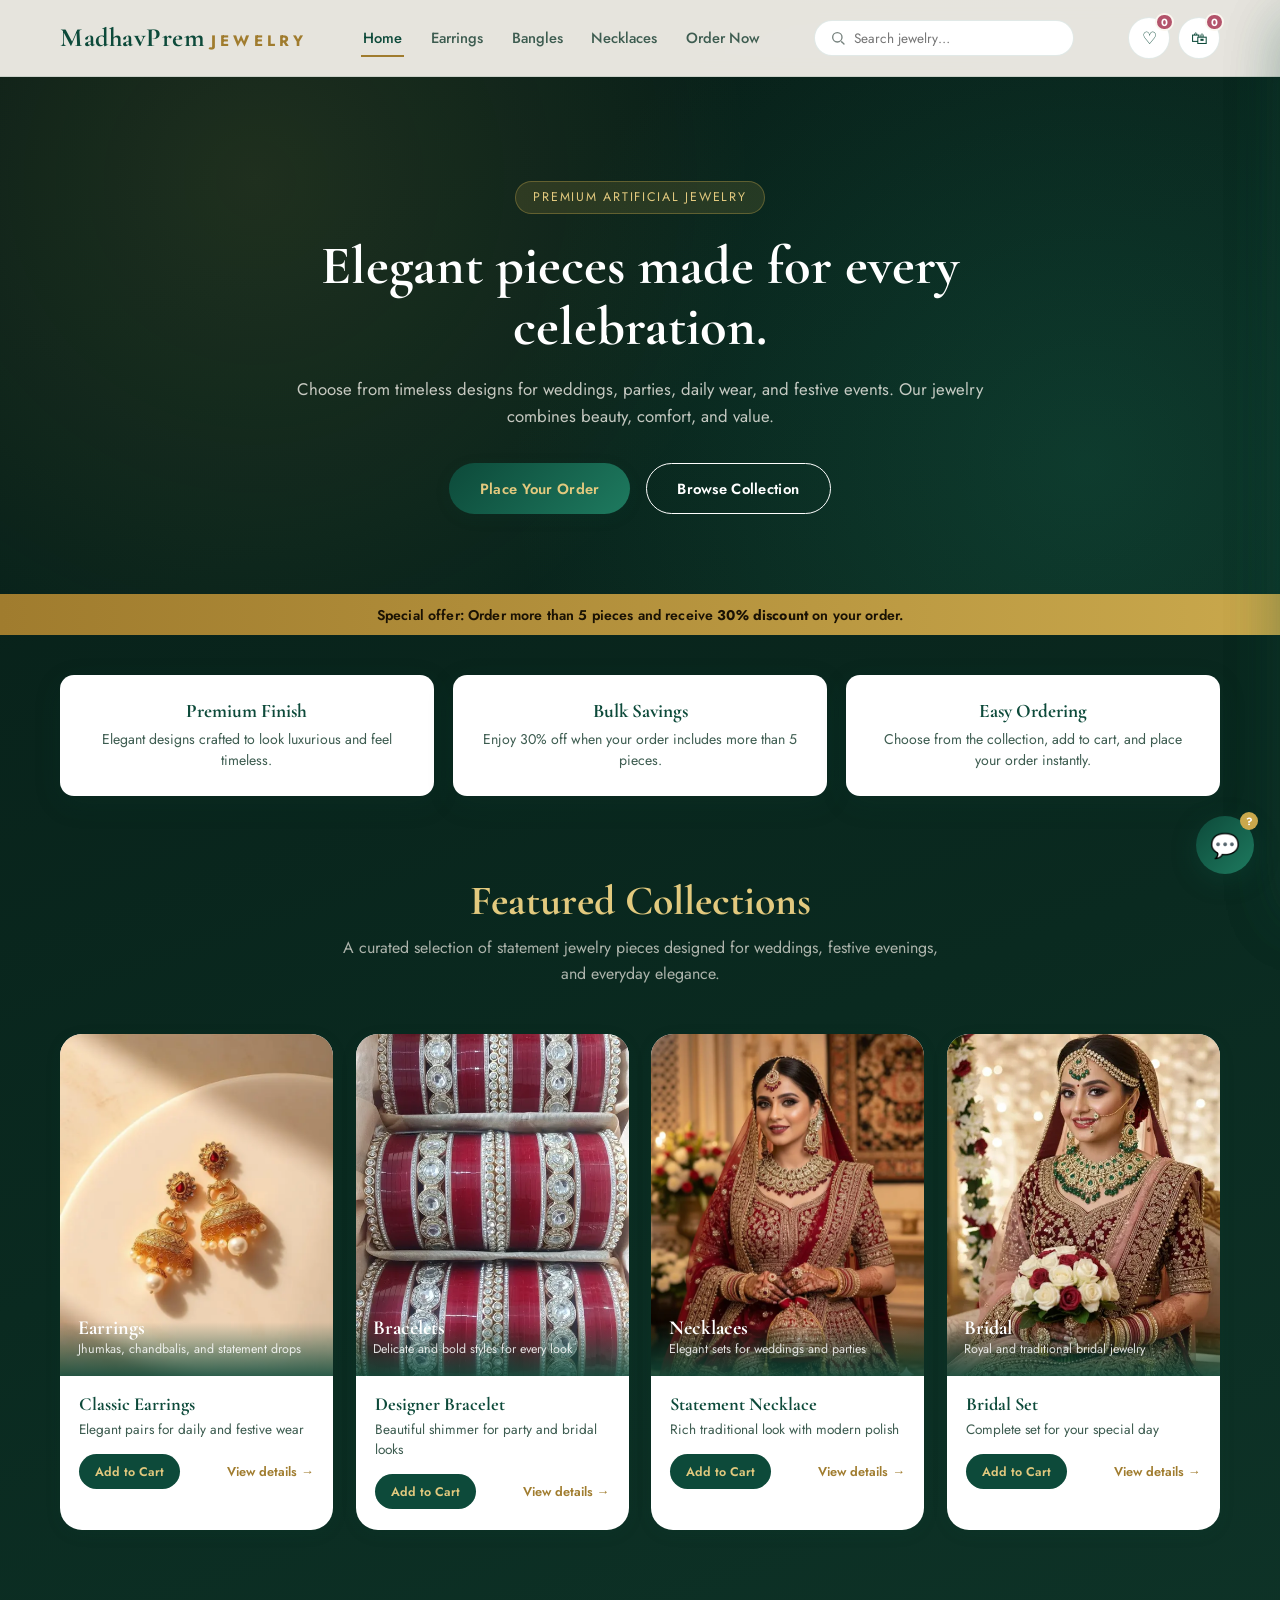
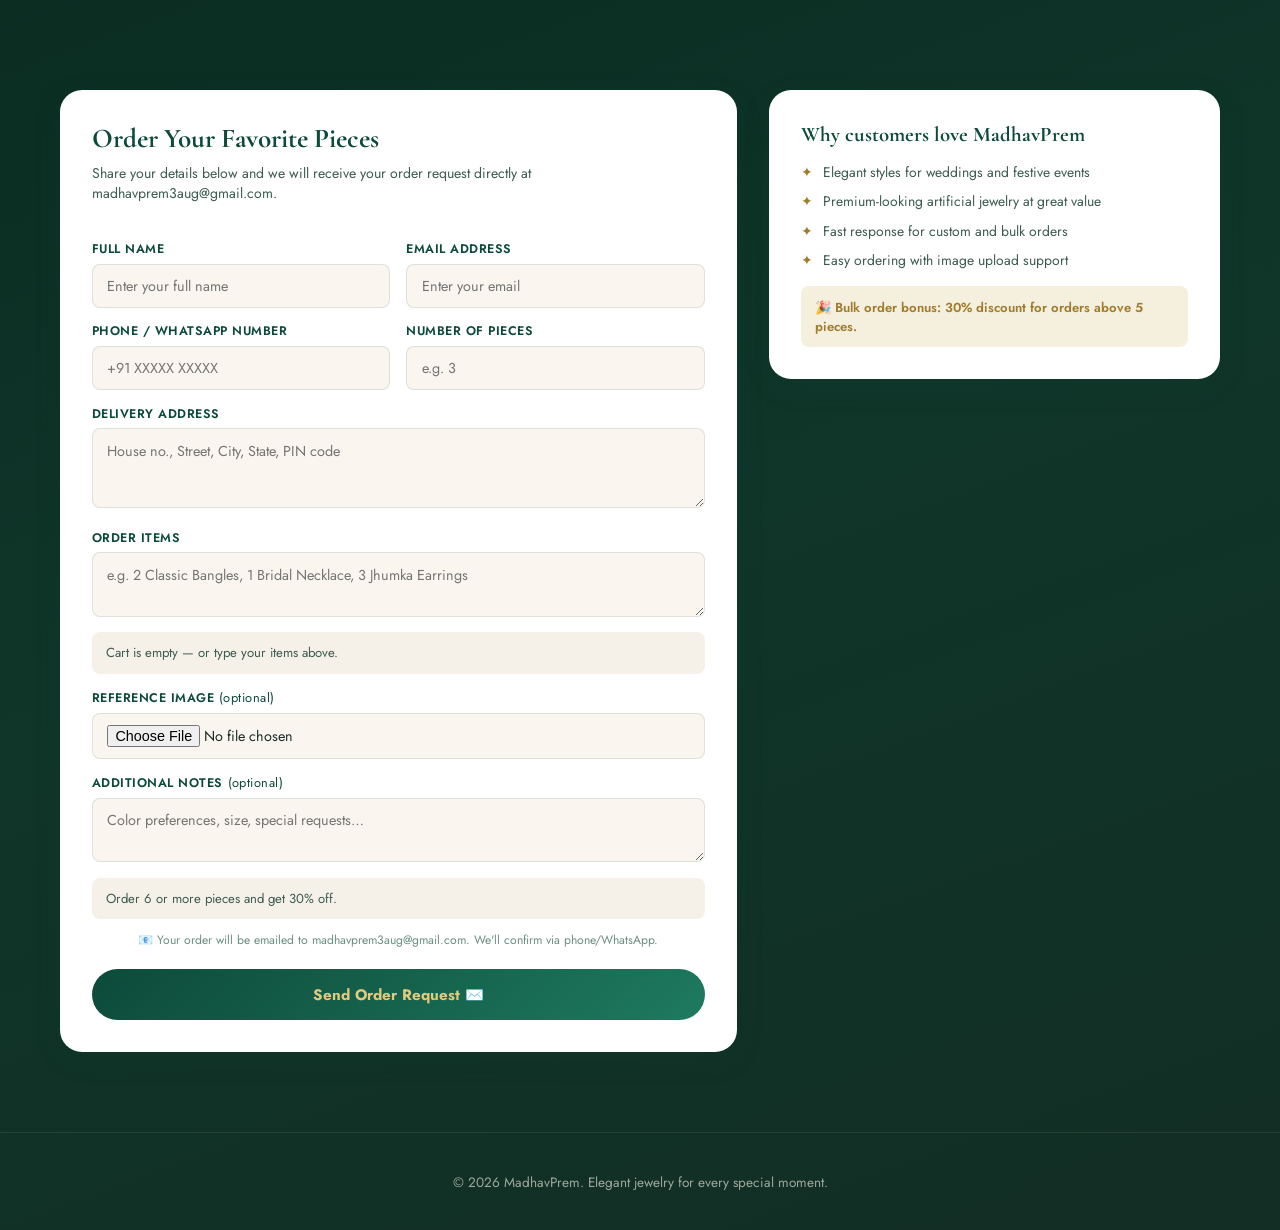
==== commit 5fbe265f: "Premium UI/UX redesign" ====
--- a/index.html
+++ b/index.html
@@ -34,23 +34,23 @@
         <button class="nav-toggle" aria-label="Menu"><span></span><span></span><span></span></button>
       </div>
     </div>
-
-    <div class="mobile-menu">
-      <a href="index.html">Home</a>
-      <a href="earrings/index.html">Earrings</a>
-      <a href="Bangles/index.html">Bangles</a>
-      <a href="Neckales/index.html">Necklaces</a>
-      <a href="#order">Order Now</a>
-      <div class="mobile-menu-actions">
-        <button type="button" id="mobileWishlistToggle">♡ Wishlist <span class="icon-badge" data-wishlist-count>0</span></button>
-        <button type="button" id="mobileCartToggle">🛍 Cart <span class="icon-badge" data-cart-count>0</span></button>
-      </div>
-      <div class="nav-search">
-        <svg width="16" height="16" viewBox="0 0 24 24" fill="none"><circle cx="11" cy="11" r="7" stroke="currentColor" stroke-width="2"/><path d="M21 21l-3.5-3.5" stroke="currentColor" stroke-width="2" stroke-linecap="round"/></svg>
-        <input type="text" placeholder="Search jewelry…" data-nav-search />
-      </div>
-    </div>
   </header>
+
+  <div class="mobile-menu">
+    <a href="index.html">Home</a>
+    <a href="earrings/index.html">Earrings</a>
+    <a href="Bangles/index.html">Bangles</a>
+    <a href="Neckales/index.html">Necklaces</a>
+    <a href="#order">Order Now</a>
+    <div class="mobile-menu-actions">
+      <button type="button" id="mobileWishlistToggle">♡ Wishlist <span class="icon-badge" data-wishlist-count>0</span></button>
+      <button type="button" id="mobileCartToggle">🛍 Cart <span class="icon-badge" data-cart-count>0</span></button>
+    </div>
+    <div class="nav-search">
+      <svg width="16" height="16" viewBox="0 0 24 24" fill="none"><circle cx="11" cy="11" r="7" stroke="currentColor" stroke-width="2"/><path d="M21 21l-3.5-3.5" stroke="currentColor" stroke-width="2" stroke-linecap="round"/></svg>
+      <input type="text" placeholder="Search jewelry…" data-nav-search />
+    </div>
+  </div>
 
   <div class="drawer-overlay"></div>
 
--- a/assets/css/theme.css
+++ b/assets/css/theme.css
@@ -124,7 +124,10 @@
 .nav-toggle.open span:nth-child(2) { opacity: 0; }
 .nav-toggle.open span:nth-child(3) { transform: translateY(-6px) rotate(-45deg); }
 
-.mobile-menu { display: none; }
+.mobile-menu {
+  display: none;
+  background-color: #faf6ef;
+}
 
 /* -------- SEARCH (navbar) -------- */
 .nav-search {
@@ -195,7 +198,7 @@
 
 .feature-strip {
   display: grid; grid-template-columns: repeat(3, 1fr); gap: 1.2rem;
-  max-width: var(--container); margin: -2.2rem auto 0; padding: 0 clamp(1rem, 4vw, 2.5rem);
+  max-width: var(--container); margin: 2.5rem auto 0; padding: 0 clamp(1rem, 4vw, 2.5rem);
   position: relative; z-index: 5;
 }
 .feature-card {
@@ -417,13 +420,13 @@
   .nav-actions .icon-btn { display: none; }
   .nav-toggle { display: flex; }
   .mobile-menu {
-    position: fixed; inset: var(--nav-h) 0 0 0; background: var(--ivory); z-index: 480;
-    padding: 1.5rem; display: flex; flex-direction: column; gap: 0.3rem;
-    transform: translateY(-12px); opacity: 0; pointer-events: none; transition: all 0.25s var(--ease);
+    position: fixed; inset: var(--nav-h) 0 0 0; background-color: #faf6ef; z-index: 480;
+    padding: 1.5rem; display: none; flex-direction: column; gap: 0.3rem; overflow-y: auto;
+    transform: translateY(-12px); opacity: 0; pointer-events: none; transition: opacity 0.25s var(--ease), transform 0.25s var(--ease);
   }
-  .mobile-menu.open { transform: translateY(0); opacity: 1; pointer-events: all; }
+  .mobile-menu.open { display: flex; transform: translateY(0); opacity: 1; pointer-events: all; }
   .mobile-menu a { padding: 0.9rem 0.4rem; border-bottom: 1px solid var(--border-soft); font-size: 1rem; color: var(--emerald); font-weight: 500; }
-  .mobile-menu .nav-search { display: flex; max-width: none; margin-top: 0.8rem; }
+  .mobile-menu .nav-search { display: flex; flex: 0 0 auto; max-width: none; margin-top: 0.8rem; }
   .mobile-menu-actions { display: flex; gap: 0.8rem; margin-top: 1rem; }
   .mobile-menu-actions button {
     flex: 1; display: flex; align-items: center; justify-content: center; gap: 0.5rem;
@@ -437,4 +440,10 @@
   .cat-grid { grid-template-columns: 1fr 1fr; gap: 0.9rem; }
   .product-grid { grid-template-columns: repeat(auto-fill, minmax(150px, 1fr)); gap: 0.9rem; }
   .toolbar { flex-direction: column; align-items: stretch; }
+  .product-price-row { flex-direction: column; align-items: flex-start; gap: 0.5rem; }
+  .product-price-row .add-btn { width: 100%; text-align: center; }
+  .product-info { padding: 0.8rem; }
+  .card-actions { flex-direction: column; align-items: stretch; gap: 0.6rem; }
+  .card-actions button { width: 100%; white-space: normal; }
+  .link-btn { text-align: center; }
 }
